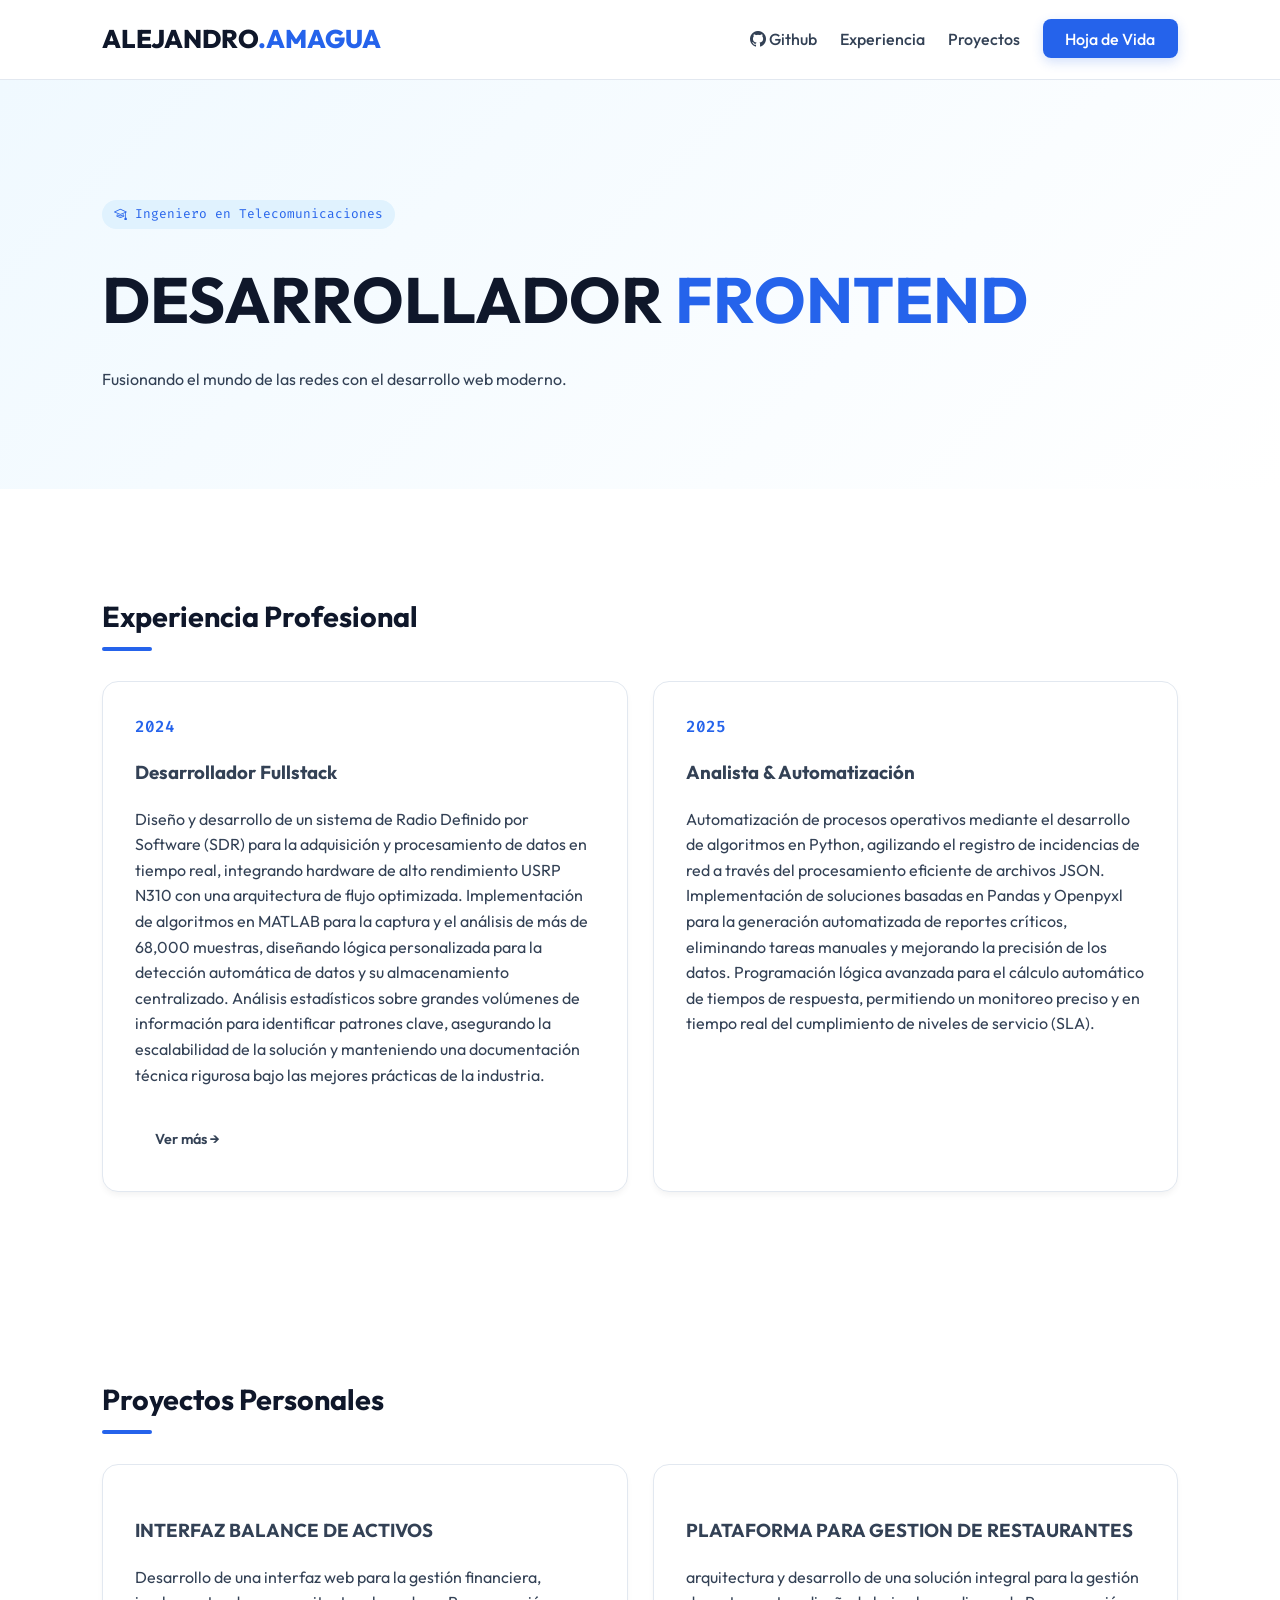
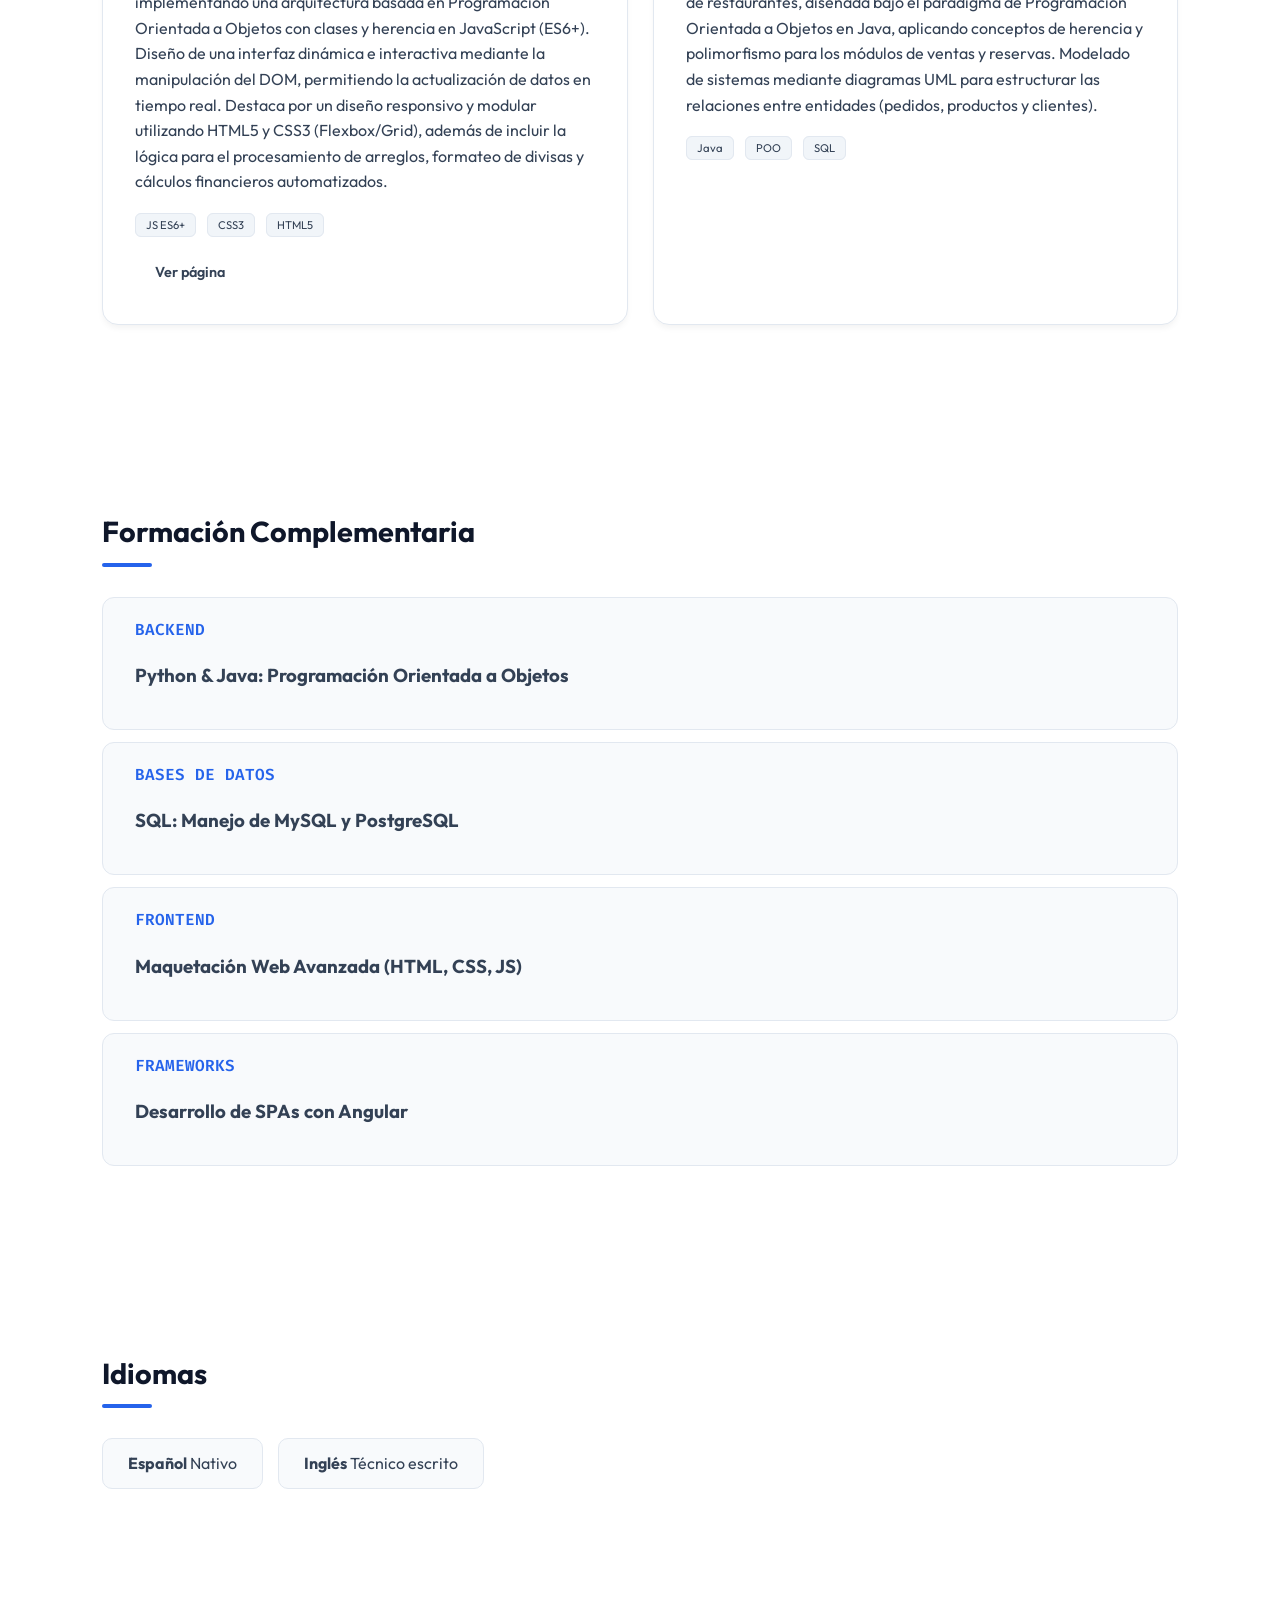
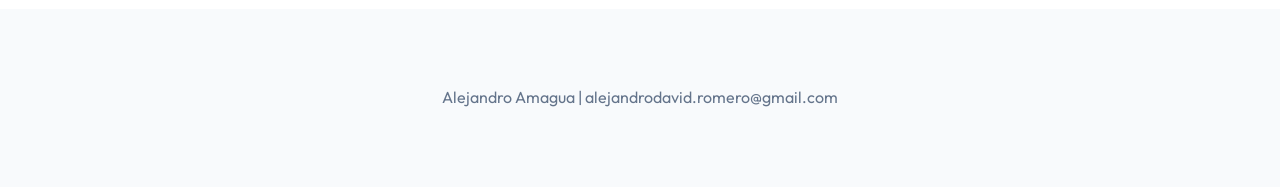
==== index.html @ 7b4d5d33 "Initial commit" ====
<!DOCTYPE html>
<html lang="es">
<head>
    <meta charset="UTF-8">
    <meta name="viewport" content="width=device-width, initial-scale=1.0">
    <title>Alejandro Amagua | Portfolio</title>
    <link rel="stylesheet" href="estilos.css">
    <link href="https://fonts.googleapis.com/css2?family=Outfit:wght@300;600;800&family=Fira+Code:wght@400;500&display=swap" rel="stylesheet">
    <link rel="stylesheet" href="https://cdn.jsdelivr.net/npm/bootstrap-icons@1.13.1/font/bootstrap-icons.min.css">
</head>
<body>

    <nav class="glass-nav">
        <div class="logo">ALEJANDRO<span>.AMAGUA</span></div>
        <div class="nav-links">
            <a href="https://github.com/AlejoMasterchief"><i class="bi bi-github"></i> Github</a>
            <a href="#experiencia">Experiencia</a>
            <a href="#proyectos">Proyectos</a>
            <a href="CV_ALEJANDRO.pdf" target="_blank" class="btn-main">Hoja de Vida</a>
        </div>
    </nav>

    <header class="hero">
        <div class="hero-content">
            <div class="status-pill"><i class="bi bi-mortarboard"></i> Ingeniero en Telecomunicaciones</div>
            <h1>DESARROLLADOR <span>FRONTEND</span></h1>
            <p>Fusionando el mundo de las redes con el desarrollo web moderno.</p>
        </div>
    </header>

    <section id="experiencia" class="container">
        <h2 class="sub-title">Experiencia Profesional</h2>
        <div class="card-grid">
            <div class="item-card">
                <div class="card-header">
                    <span class="tag">2024</span>
                    <h3>Desarrollador Fullstack</h3>
                </div>
                <p>Diseño y desarrollo de un sistema de Radio Definido por Software (SDR) 
                    para la adquisición y procesamiento de datos en tiempo real, integrando 
                    hardware de alto rendimiento USRP N310 con una arquitectura de flujo optimizada. 
                    Implementación de algoritmos en MATLAB para la captura y el análisis de más de 68,000 muestras, 
                    diseñando lógica personalizada para la detección automática de datos y su almacenamiento centralizado. 
                    Análisis estadísticos sobre grandes volúmenes de información para identificar 
                    patrones clave, asegurando la escalabilidad de la solución y manteniendo una documentación 
                    técnica rigurosa bajo las mejores prácticas de la industria.</p>
                <a href="exp-espoch.html" class="btn-secondary">Ver más →</a>
            </div>
            <div class="item-card">
                <div class="card-header">
                    <span class="tag">2025</span>
                    <h3>Analista & Automatización</h3>
                </div>
                <p>Automatización de procesos operativos mediante el desarrollo de algoritmos en Python, 
                    agilizando el registro de incidencias de red a través del procesamiento 
                    eficiente de archivos JSON. Implementación de soluciones basadas en Pandas y Openpyxl para la generación 
                    automatizada de reportes críticos, eliminando tareas manuales y mejorando la precisión de los datos. 
                    Programación lógica avanzada para el cálculo automático de tiempos de respuesta, permitiendo un 
                    monitoreo preciso y en tiempo real del cumplimiento de niveles de servicio (SLA).</p>
            </div>
        </div>
    </section>

    <section id="proyectos" class="container">
        <h2 class="sub-title">Proyectos Personales</h2>
        <div class="card-grid">
            <div class="item-card project">
                <h3>INTERFAZ BALANCE DE ACTIVOS</h3>
                <p>Desarrollo de una interfaz web para la gestión financiera, implementando una arquitectura basada 
                    en Programación Orientada a Objetos con clases y herencia en JavaScript (ES6+). Diseño de una interfaz 
                    dinámica e interactiva mediante la manipulación del DOM, permitiendo la actualización 
                    de datos en tiempo real. Destaca por un diseño responsivo y modular 
                    utilizando HTML5 y CSS3 (Flexbox/Grid), además de incluir la lógica para el procesamiento de 
                    arreglos, formateo de divisas y cálculos financieros automatizados.</p>
                <div class="tech-stack"><span>JS ES6+</span> <span>CSS3</span> <span>HTML5</span></div>
                <a href="balance.html" class="btn-secondary">Ver página</a>
            </div>
            <div class="item-card project">
                <h3>PLATAFORMA PARA GESTION DE RESTAURANTES</h3>
                <p>arquitectura y desarrollo de una solución integral para la gestión de restaurantes, diseñada bajo el paradigma 
                    de Programación Orientada a Objetos en Java, aplicando conceptos de herencia y polimorfismo 
                    para los módulos de ventas y reservas. Modelado de sistemas mediante diagramas UML 
                    para estructurar las relaciones entre entidades (pedidos, productos y clientes).</p>
                <div class="tech-stack"><span>Java</span> <span>POO</span> <span>SQL</span></div>
            </div>
        </div>
    </section>

    <section id="cursos" class="container">
        <h2 class="sub-title">Formación Complementaria</h2>
        <div class="course-list">
            <div class="course-horizontal">
                <div class="course-info">
                    <span class="tag">BACKEND</span>
                    <h3>Python & Java: Programación Orientada a Objetos</h3>
                </div>
            </div>
            <div class="course-horizontal">
                <div class="course-info">
                    <span class="tag">BASES DE DATOS</span>
                    <h3>SQL: Manejo de MySQL y PostgreSQL</h3>
                </div>
            </div>
            <div class="course-horizontal">
                <div class="course-info">
                    <span class="tag">FRONTEND</span>
                    <h3>Maquetación Web Avanzada (HTML, CSS, JS)</h3>
                </div>
            </div>
            <div class="course-horizontal">
                <div class="course-info">
                    <span class="tag">FRAMEWORKS</span>
                    <h3>Desarrollo de SPAs con Angular</h3>
                </div>
            </div>
        </div>
    </section>

    <section id="idiomas" class="container">
        <h2 class="sub-title">Idiomas</h2>
        <div class="lang-grid">
            <div class="lang-card">
                <strong>Español</strong>
                <span>Nativo</span>
            </div>
            <div class="lang-card">
                <strong>Inglés</strong>
                <span>Técnico escrito</span>
            </div>
        </div>
    </section>

    <footer>
        <p>Alejandro Amagua | alejandrodavid.romero@gmail.com</p>
    </footer>

</body>
</html>
---- estilos.css ----
:root {
    --bg: #ffffff;
    --bg-alt: #f8fafc;
    --accent: #2563eb; /* Azul Eléctrico */
    --cyan: #0ea5e9;
    --card-bg: #ffffff;
    --text: #334155;
    --text-bright: #0f172a;
    --border: #e2e8f0;
}

body {
    background-color: var(--bg);
    color: var(--text);
    font-family: 'Outfit', sans-serif;
    margin: 0;
    line-height: 1.6;
    scroll-behavior: smooth;
}

/* Navegación */
.glass-nav {
    display: flex;
    justify-content: space-between;
    align-items: center;
    padding: 1.2rem 8%;
    backdrop-filter: blur(15px);
    background: rgba(255, 255, 255, 0.85);
    border-bottom: 1px solid var(--border);
    position: sticky;
    top: 0;
    z-index: 1000;
}

.logo { font-weight: 800; font-size: 1.6rem; color: var(--text-bright); }
.logo span { color: var(--accent); }

.nav-links a {
    text-decoration: none;
    color: var(--text);
    margin-left: 20px;
    font-weight: 500;
    transition: 0.3s;
}

.nav-links a:hover { color: var(--accent); }

.btn-main {
    background: var(--accent);
    color: #fff !important;
    padding: 0.6rem 1.4rem;
    border-radius: 8px;
    font-weight: 600;
    box-shadow: 0 4px 12px rgba(37, 99, 235, 0.2);
}

/* Hero */
.hero { 
    padding: 120px 8% 80px;
    background: linear-gradient(135deg, #f0f9ff 0%, #ffffff 100%);
}

.status-pill {
    display: inline-block;
    padding: 4px 12px;
    background: #e0f2fe;
    border-radius: 20px;
    font-family: 'Fira Code', monospace;
    font-size: 0.8rem;
    color: var(--accent);
    margin-bottom: 20px;
}

h1 { font-size: 4rem; margin: 0; color: var(--text-bright); }
h1 span { color: var(--accent); }

/* Contenedores y Tarjetas */
.container { padding: 80px 8%; }
.sub-title { font-size: 1.8rem; color: var(--text-bright); margin-bottom: 30px; position: relative; }
.sub-title::after { content: ''; display: block; width: 50px; height: 4px; background: var(--accent); margin-top: 8px; border-radius: 2px; }

.card-grid { 
    display: grid; 
    grid-template-columns: repeat(auto-fit, minmax(300px, 1fr)); 
    gap: 25px; 
}

.item-card {
    background: var(--card-bg);
    padding: 2rem;
    border-radius: 16px;
    border: 1px solid var(--border);
    transition: all 0.3s ease;
    box-shadow: 0 4px 6px -1px rgba(0, 0, 0, 0.05);
}

.item-card:hover { transform: translateY(-5px); border-color: var(--accent); box-shadow: 0 20px 25px -5px rgba(0, 0, 0, 0.1); }

.tag { font-family: 'Fira Code'; color: var(--accent); font-weight: 600; }

/* Cursos e Idiomas */
.course-list { display: flex; flex-direction: column; gap: 12px; }
.course-horizontal {
    background: var(--bg-alt);
    padding: 1.2rem 2rem;
    border-radius: 12px;
    display: flex;
    align-items: center;
    border: 1px solid var(--border);
}

.lang-grid { display: flex; gap: 15px; }
.lang-card {
    background: var(--bg-alt);
    padding: 12px 25px;
    border-radius: 10px;
    border: 1px solid var(--border);
}

.tech-stack span {
    font-size: 0.7rem;
    background: #f1f5f9;
    padding: 4px 10px;
    border-radius: 6px;
    margin-right: 8px;
    color: var(--text);
    border: 1px solid var(--border);
}

footer { text-align: center; padding: 60px; background: var(--bg-alt); color: #64748b; margin-top: 40px; }

.card-link, .btn-secondary {
    text-decoration: none;
    display: inline-block;
    margin-top: 1rem;
    transition: all 0.3s ease;
}

.btn-secondary {
    background-color: var(--bg-subtle);
    color: var(--accent-blue);
    padding: 8px 20px;
    border-radius: 8px;
    border: 1px solid var(--border-color);
    font-weight: 600;
    font-size: 0.9rem;
}

.btn-secondary:hover {
    background-color: var(--accent-blue);
    color: #181634;
    border-color: var(--accent-blue);
    transform: translateY(-2px); 
    box-shadow: 0 4px 12px rgba(37, 99, 235, 0.15);
}
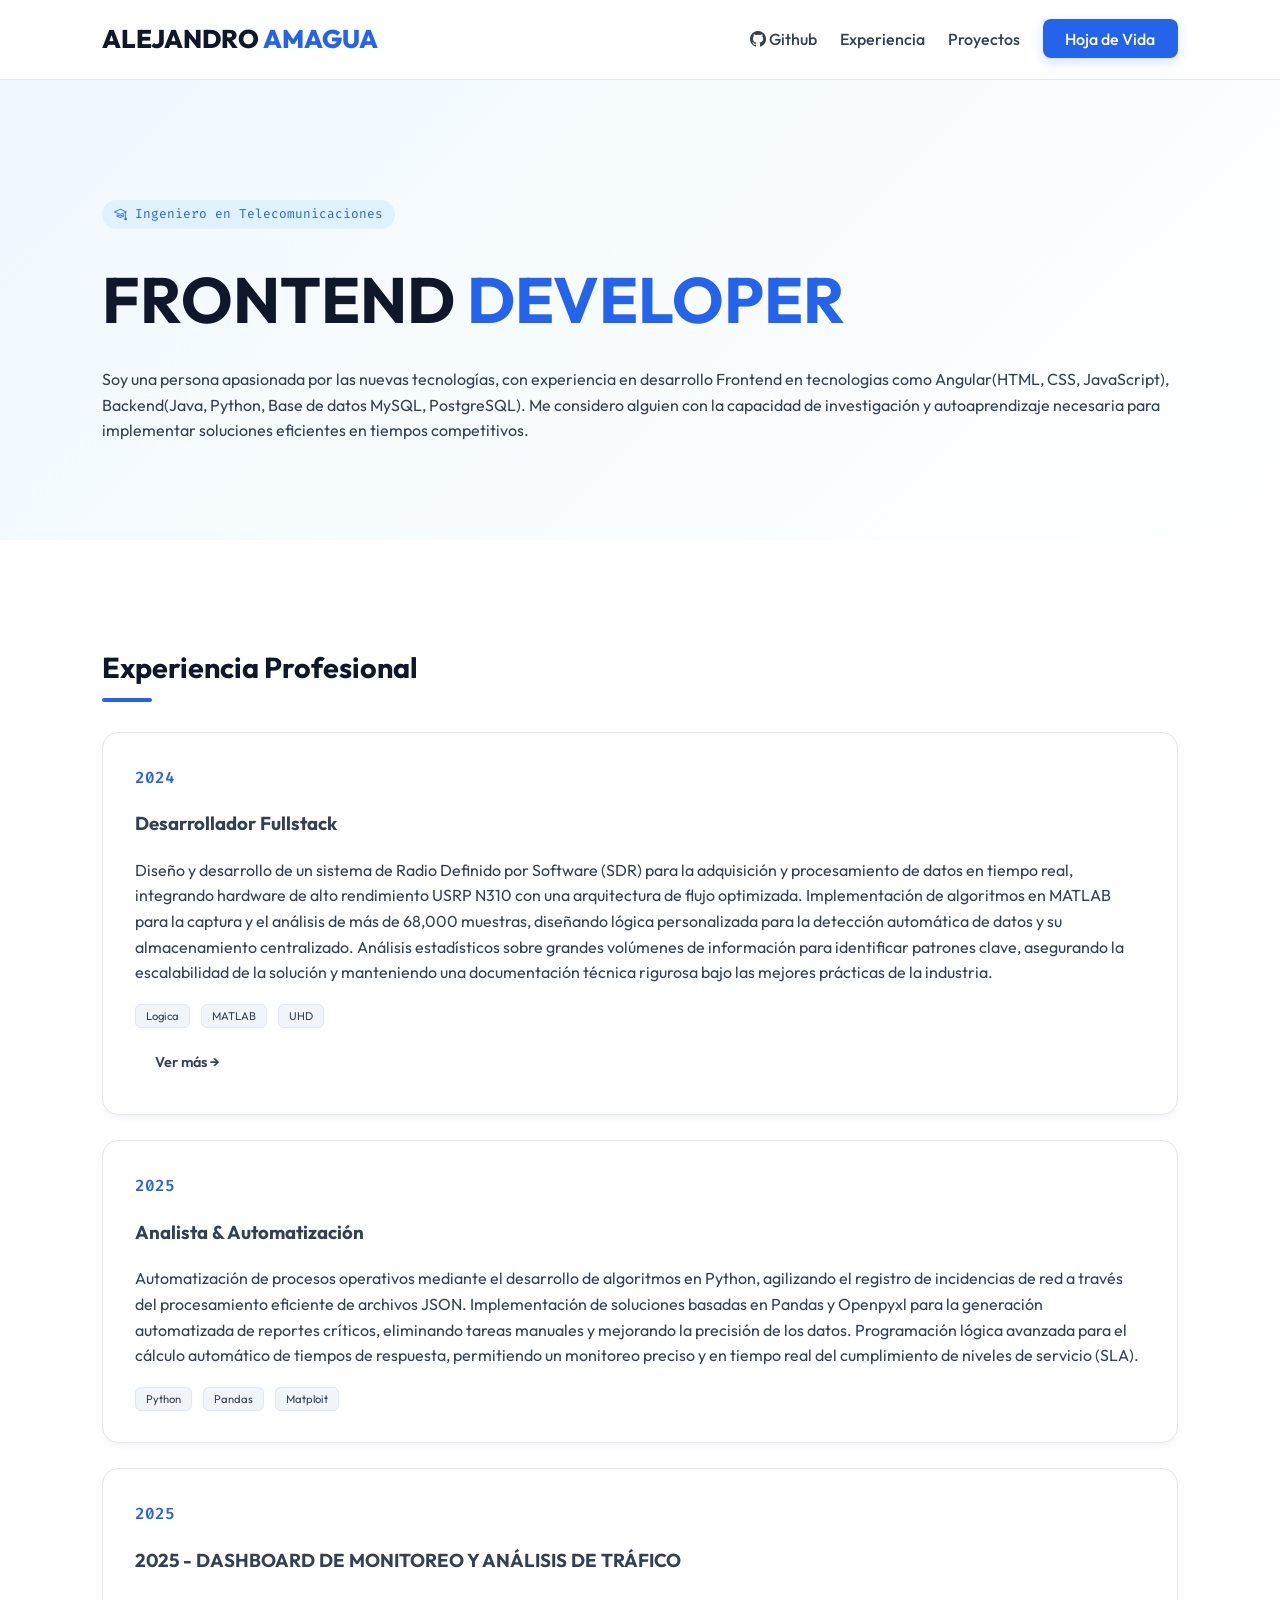
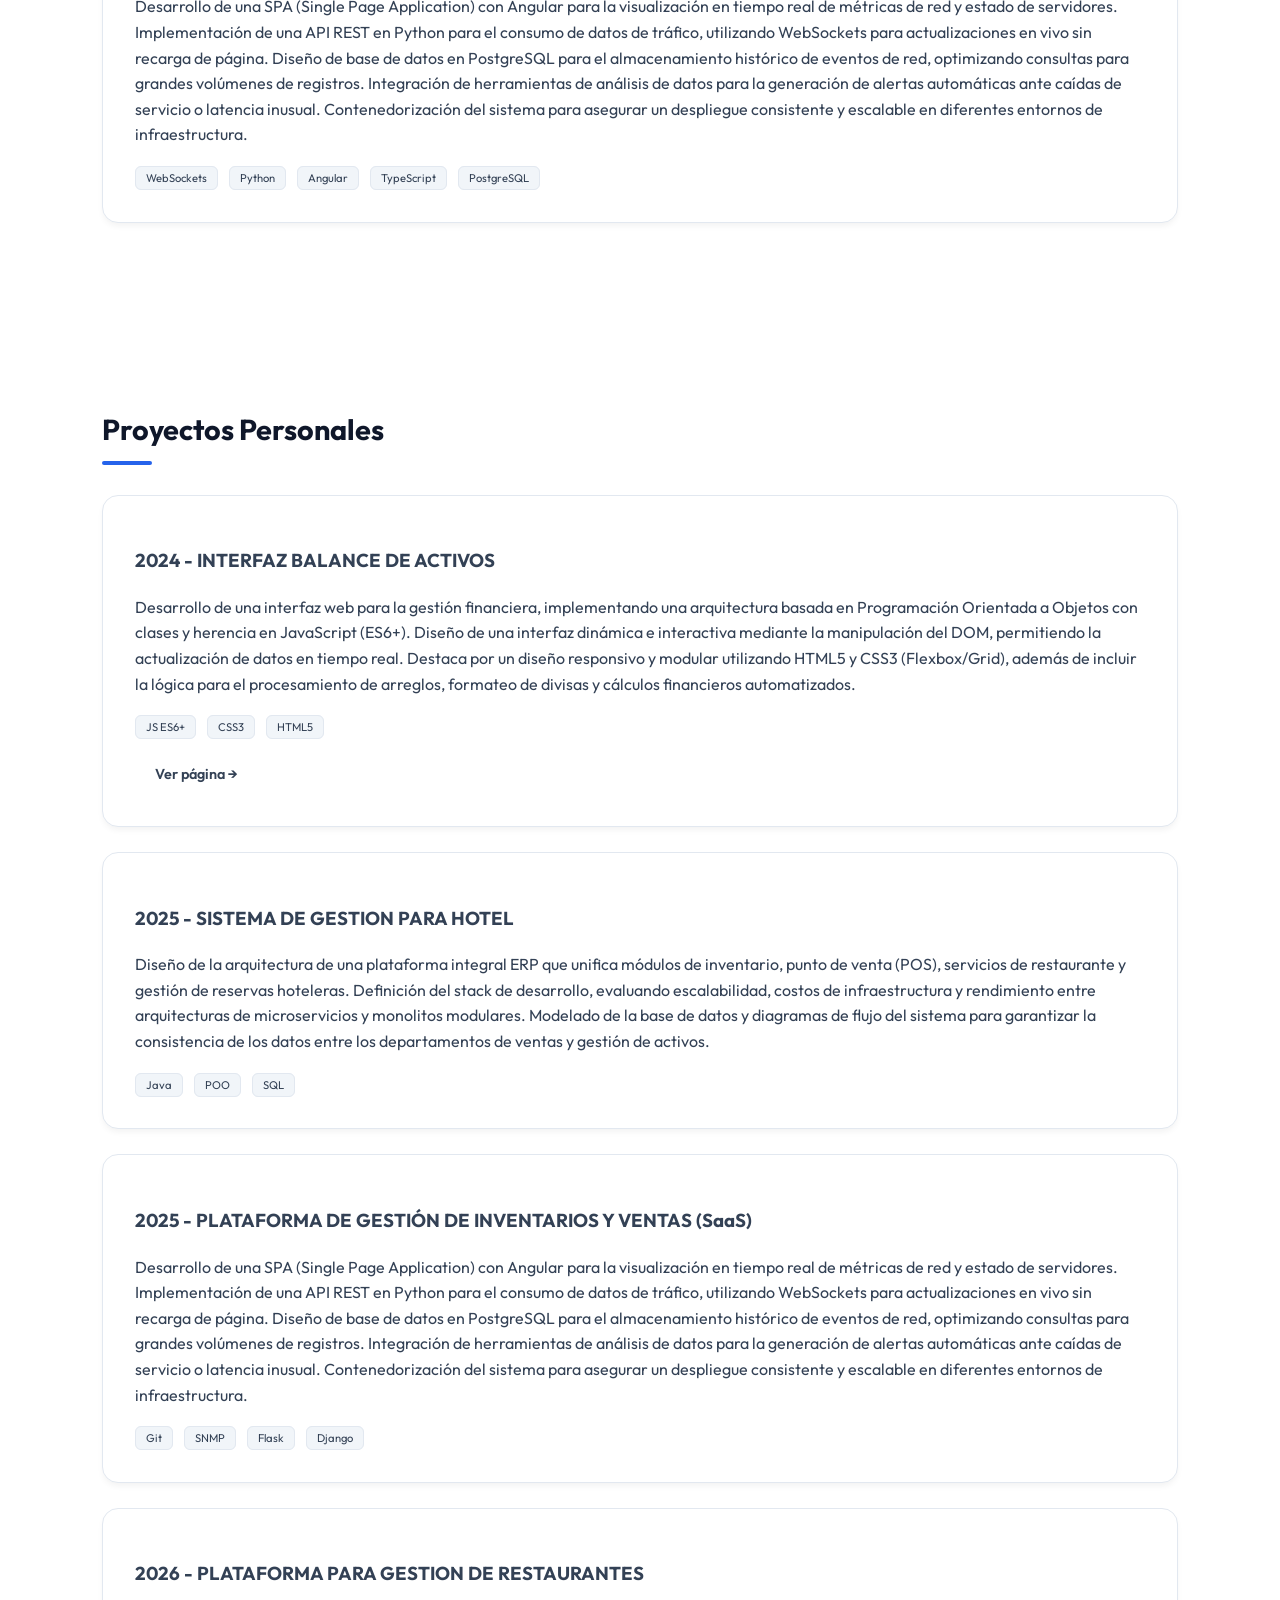
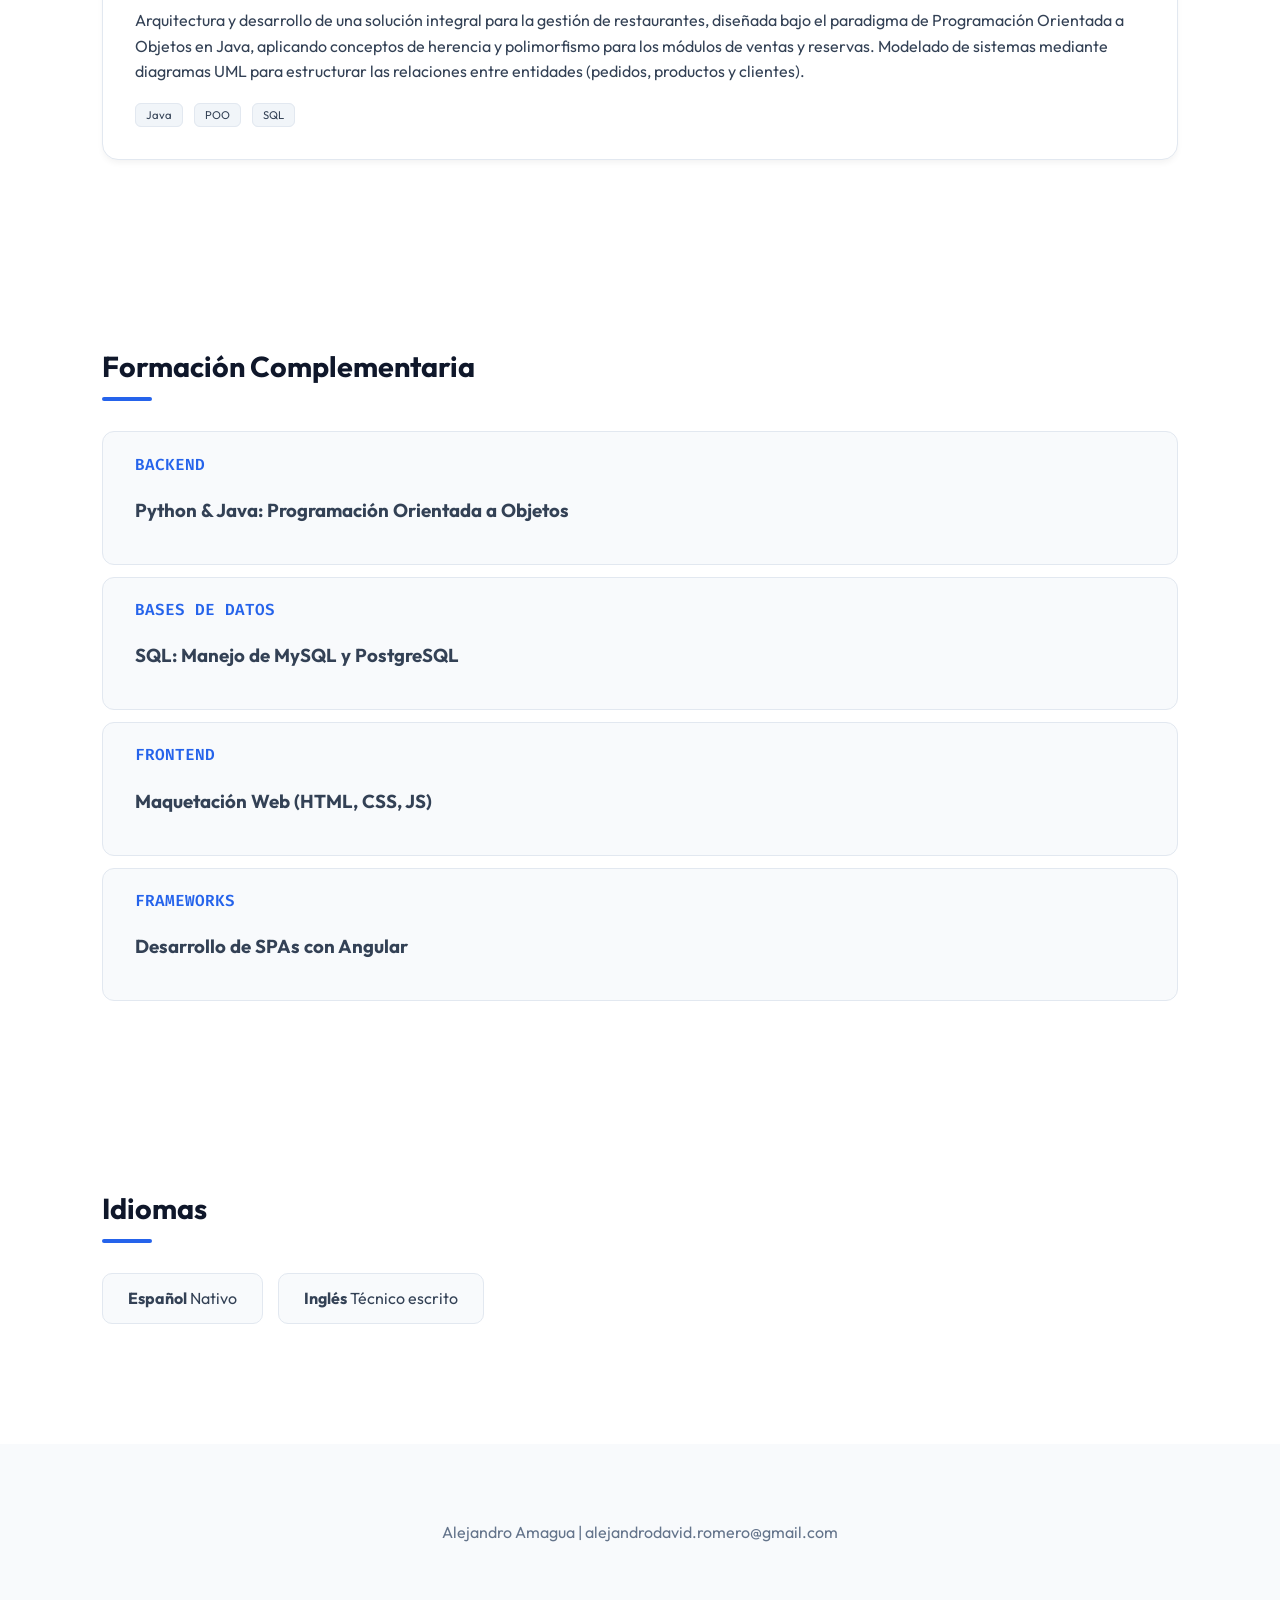
==== commit 2cb57f87: "Add files via upload" ====
--- a/index.html
+++ b/index.html
@@ -11,7 +11,7 @@
 <body>
 
     <nav class="glass-nav">
-        <div class="logo">ALEJANDRO<span>.AMAGUA</span></div>
+        <div class="logo">ALEJANDRO<span> AMAGUA</span></div>
         <div class="nav-links">
             <a href="https://github.com/AlejoMasterchief"><i class="bi bi-github"></i> Github</a>
             <a href="#experiencia">Experiencia</a>
@@ -23,8 +23,11 @@
     <header class="hero">
         <div class="hero-content">
             <div class="status-pill"><i class="bi bi-mortarboard"></i> Ingeniero en Telecomunicaciones</div>
-            <h1>DESARROLLADOR <span>FRONTEND</span></h1>
-            <p>Fusionando el mundo de las redes con el desarrollo web moderno.</p>
+            <h1>FRONTEND <span> DEVELOPER</span></h1>
+            <p>Soy una persona apasionada por las nuevas tecnologías, con experiencia en desarrollo Frontend 
+                en tecnologias como Angular(HTML, CSS, JavaScript), Backend(Java, Python, Base de datos MySQL, 
+                PostgreSQL). Me considero alguien con la capacidad de investigación y autoaprendizaje necesaria 
+                para implementar soluciones eficientes en tiempos competitivos.</p>
         </div>
     </header>
 
@@ -44,6 +47,7 @@
                     Análisis estadísticos sobre grandes volúmenes de información para identificar 
                     patrones clave, asegurando la escalabilidad de la solución y manteniendo una documentación 
                     técnica rigurosa bajo las mejores prácticas de la industria.</p>
+                <div class="tech-stack"><span>Logica</span> <span>MATLAB</span> <span>UHD</span></div>
                 <a href="exp-espoch.html" class="btn-secondary">Ver más →</a>
             </div>
             <div class="item-card">
@@ -57,7 +61,20 @@
                     automatizada de reportes críticos, eliminando tareas manuales y mejorando la precisión de los datos. 
                     Programación lógica avanzada para el cálculo automático de tiempos de respuesta, permitiendo un 
                     monitoreo preciso y en tiempo real del cumplimiento de niveles de servicio (SLA).</p>
-            </div>
+                    <div class="tech-stack"><span>Python</span> <span>Pandas</span> <span>Matploit</span></div>
+                </div>
+            <div class="item-card">
+                <div class="card-header">
+                    <span class="tag">2025</span>
+                    <h3>2025 - DASHBOARD DE MONITOREO Y ANÁLISIS DE TRÁFICO</h3>
+                </div>
+                <p>Desarrollo de una SPA (Single Page Application) con Angular para la visualización en tiempo real de métricas de red y estado de servidores.
+                    Implementación de una API REST en Python para el consumo de datos de tráfico, utilizando WebSockets para actualizaciones en vivo sin recarga de página.
+                    Diseño de base de datos en PostgreSQL para el almacenamiento histórico de eventos de red, optimizando consultas para grandes volúmenes de registros.
+                    Integración de herramientas de análisis de datos para la generación de alertas automáticas ante caídas de servicio o latencia inusual.
+                    Contenedorización del sistema para asegurar un despliegue consistente y escalable en diferentes entornos de infraestructura.</p>
+                    <div class="tech-stack"><span>WebSockets</span> <span>Python</span> <span>Angular</span> <span>TypeScript</span> <span>PostgreSQL</span></div>
+                </div>
         </div>
     </section>
 
@@ -65,7 +82,7 @@
         <h2 class="sub-title">Proyectos Personales</h2>
         <div class="card-grid">
             <div class="item-card project">
-                <h3>INTERFAZ BALANCE DE ACTIVOS</h3>
+                <h3>2024 - INTERFAZ BALANCE DE ACTIVOS</h3>
                 <p>Desarrollo de una interfaz web para la gestión financiera, implementando una arquitectura basada 
                     en Programación Orientada a Objetos con clases y herencia en JavaScript (ES6+). Diseño de una interfaz 
                     dinámica e interactiva mediante la manipulación del DOM, permitiendo la actualización 
@@ -73,11 +90,27 @@
                     utilizando HTML5 y CSS3 (Flexbox/Grid), además de incluir la lógica para el procesamiento de 
                     arreglos, formateo de divisas y cálculos financieros automatizados.</p>
                 <div class="tech-stack"><span>JS ES6+</span> <span>CSS3</span> <span>HTML5</span></div>
-                <a href="balance.html" class="btn-secondary">Ver página</a>
+                <a href="balance.html" class="btn-secondary">Ver página →</a>
             </div>
             <div class="item-card project">
-                <h3>PLATAFORMA PARA GESTION DE RESTAURANTES</h3>
-                <p>arquitectura y desarrollo de una solución integral para la gestión de restaurantes, diseñada bajo el paradigma 
+                <h3>2025 - SISTEMA DE GESTION PARA HOTEL</h3>
+                <p>Diseño de la arquitectura de una plataforma integral ERP que unifica módulos de inventario, punto de venta (POS), servicios de restaurante y gestión de reservas hoteleras.
+                    Definición del stack de desarrollo, evaluando escalabilidad, costos de infraestructura y rendimiento entre arquitecturas de microservicios y monolitos modulares.
+                    Modelado de la base de datos y diagramas de flujo del sistema para garantizar la consistencia de los datos entre los departamentos de ventas y gestión de activos.</p>
+                <div class="tech-stack"><span>Java</span> <span>POO</span> <span>SQL</span></div>
+            </div>
+            <div class="item-card project">
+                <h3>2025 - PLATAFORMA DE GESTIÓN DE INVENTARIOS Y VENTAS (SaaS)</h3>
+                <p>Desarrollo de una SPA (Single Page Application) con Angular para la visualización en tiempo real de métricas de red y estado de servidores.
+                    Implementación de una API REST en Python para el consumo de datos de tráfico, utilizando WebSockets para actualizaciones en vivo sin recarga de página.
+                    Diseño de base de datos en PostgreSQL para el almacenamiento histórico de eventos de red, optimizando consultas para grandes volúmenes de registros.
+                    Integración de herramientas de análisis de datos para la generación de alertas automáticas ante caídas de servicio o latencia inusual.
+                    Contenedorización del sistema para asegurar un despliegue consistente y escalable en diferentes entornos de infraestructura.</p>
+                <div class="tech-stack"><span>Git</span> <span>SNMP</span> <span>Flask</span> <span>Django</span></div>
+            </div>
+            <div class="item-card project">
+                <h3>2026 - PLATAFORMA PARA GESTION DE RESTAURANTES</h3>
+                <p>Arquitectura y desarrollo de una solución integral para la gestión de restaurantes, diseñada bajo el paradigma 
                     de Programación Orientada a Objetos en Java, aplicando conceptos de herencia y polimorfismo 
                     para los módulos de ventas y reservas. Modelado de sistemas mediante diagramas UML 
                     para estructurar las relaciones entre entidades (pedidos, productos y clientes).</p>
@@ -104,7 +137,7 @@
             <div class="course-horizontal">
                 <div class="course-info">
                     <span class="tag">FRONTEND</span>
-                    <h3>Maquetación Web Avanzada (HTML, CSS, JS)</h3>
+                    <h3>Maquetación Web (HTML, CSS, JS)</h3>
                 </div>
             </div>
             <div class="course-horizontal">
--- a/estilos.css
+++ b/estilos.css
@@ -80,8 +80,8 @@
 .sub-title::after { content: ''; display: block; width: 50px; height: 4px; background: var(--accent); margin-top: 8px; border-radius: 2px; }
 
 .card-grid { 
-    display: grid; 
-    grid-template-columns: repeat(auto-fit, minmax(300px, 1fr)); 
+    display: flex;
+    flex-wrap: wrap;
     gap: 25px; 
 }
 
@@ -152,4 +152,44 @@
     border-color: var(--accent-blue);
     transform: translateY(-2px); 
     box-shadow: 0 4px 12px rgba(37, 99, 235, 0.15);
-}+}
+
+        .video-container {
+            max-width: 300px; /* Ancho máximo para mantener la estética vertical */
+            margin: 40px auto;
+            border-radius: 24px;
+            overflow: hidden;
+            box-shadow: 0 20px 50px rgba(0,0,0,0.15);
+            border: 8px solid var(--text-bright);
+            background: #000;
+            position: relative;
+            aspect-ratio: 9 / 16;
+        }
+
+        video {
+            width: 100%;
+            height: 100%;
+            object-fit: cover;
+            display: block;
+        }
+
+        .project-details {
+            max-width: 800px;
+            margin: 0 auto;
+            text-align: center;
+        }
+
+        .back-link {
+            display: inline-flex;
+            align-items: center;
+            gap: 10px;
+            color: var(--accent);
+            text-decoration: none;
+            font-weight: 600;
+            margin-bottom: 2rem;
+            transition: 0.3s;
+        }
+
+        .back-link:hover {
+            transform: translateX(-5px);
+        }
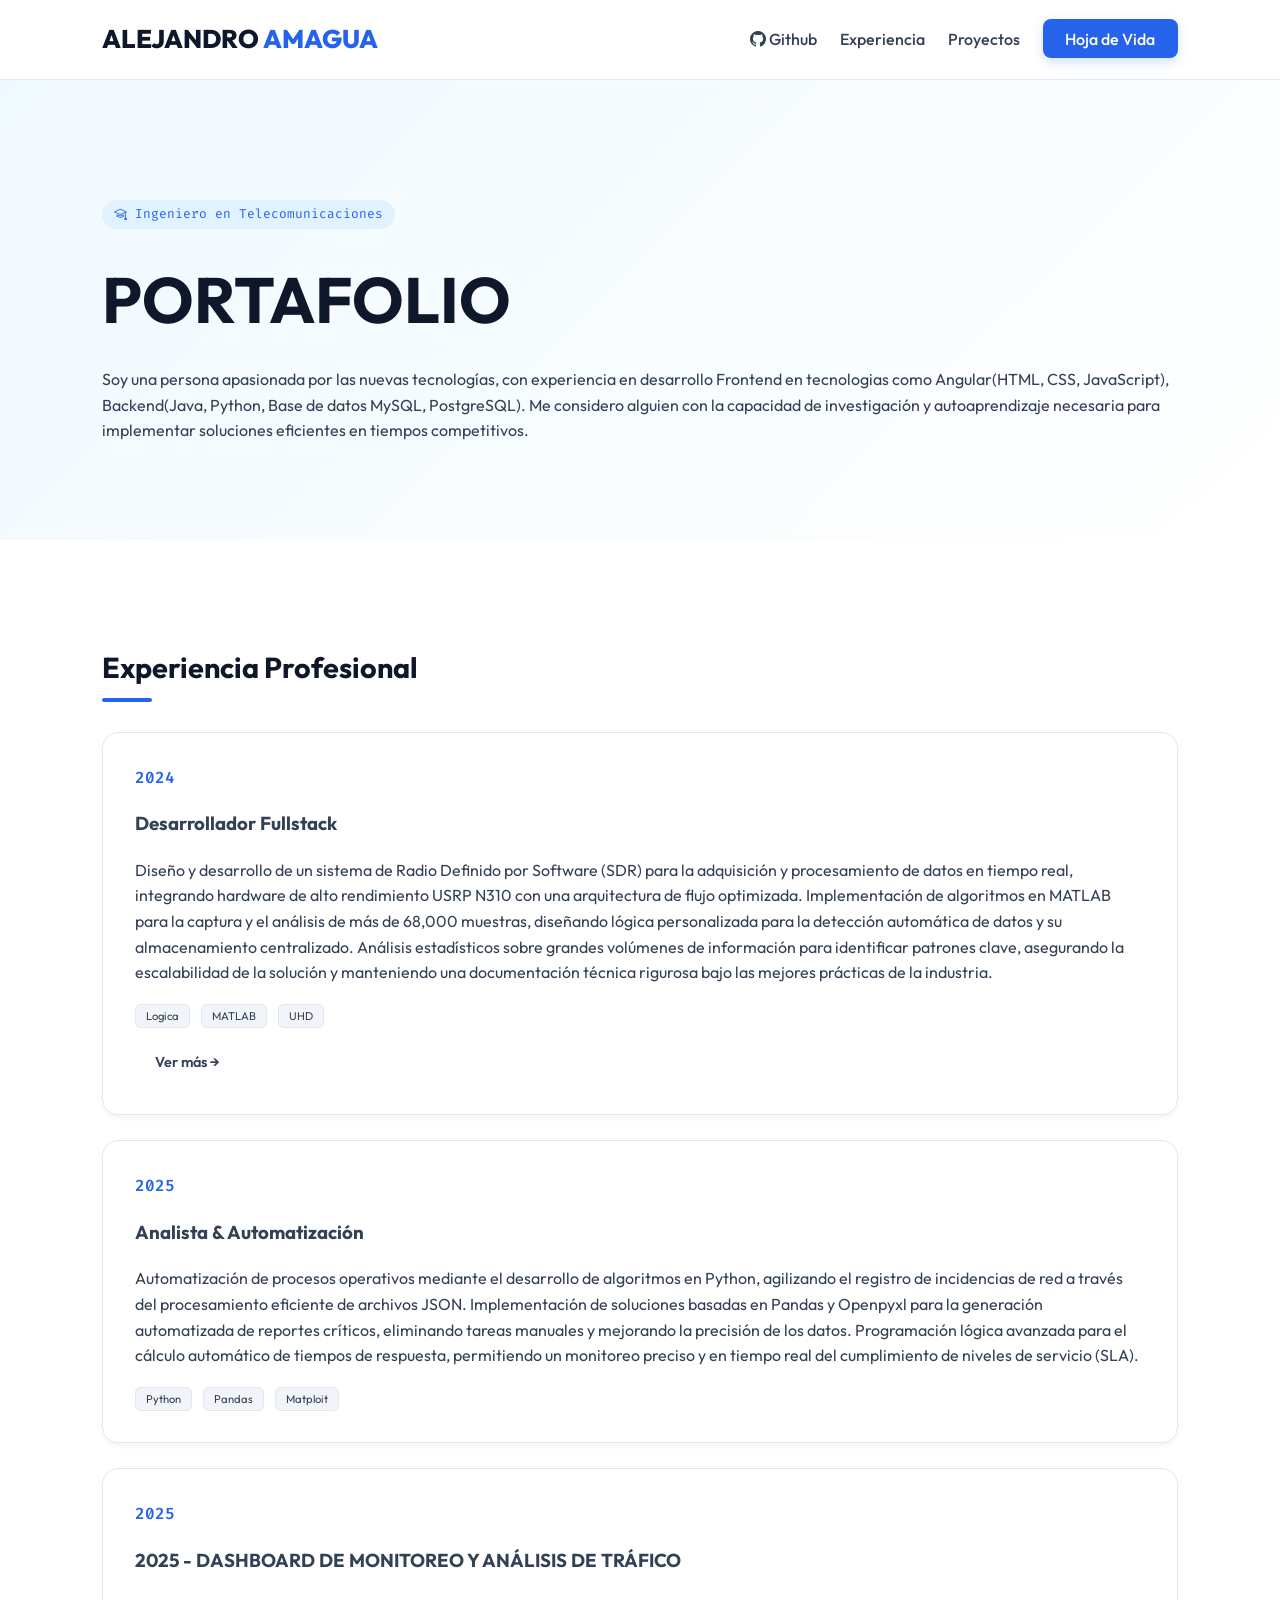
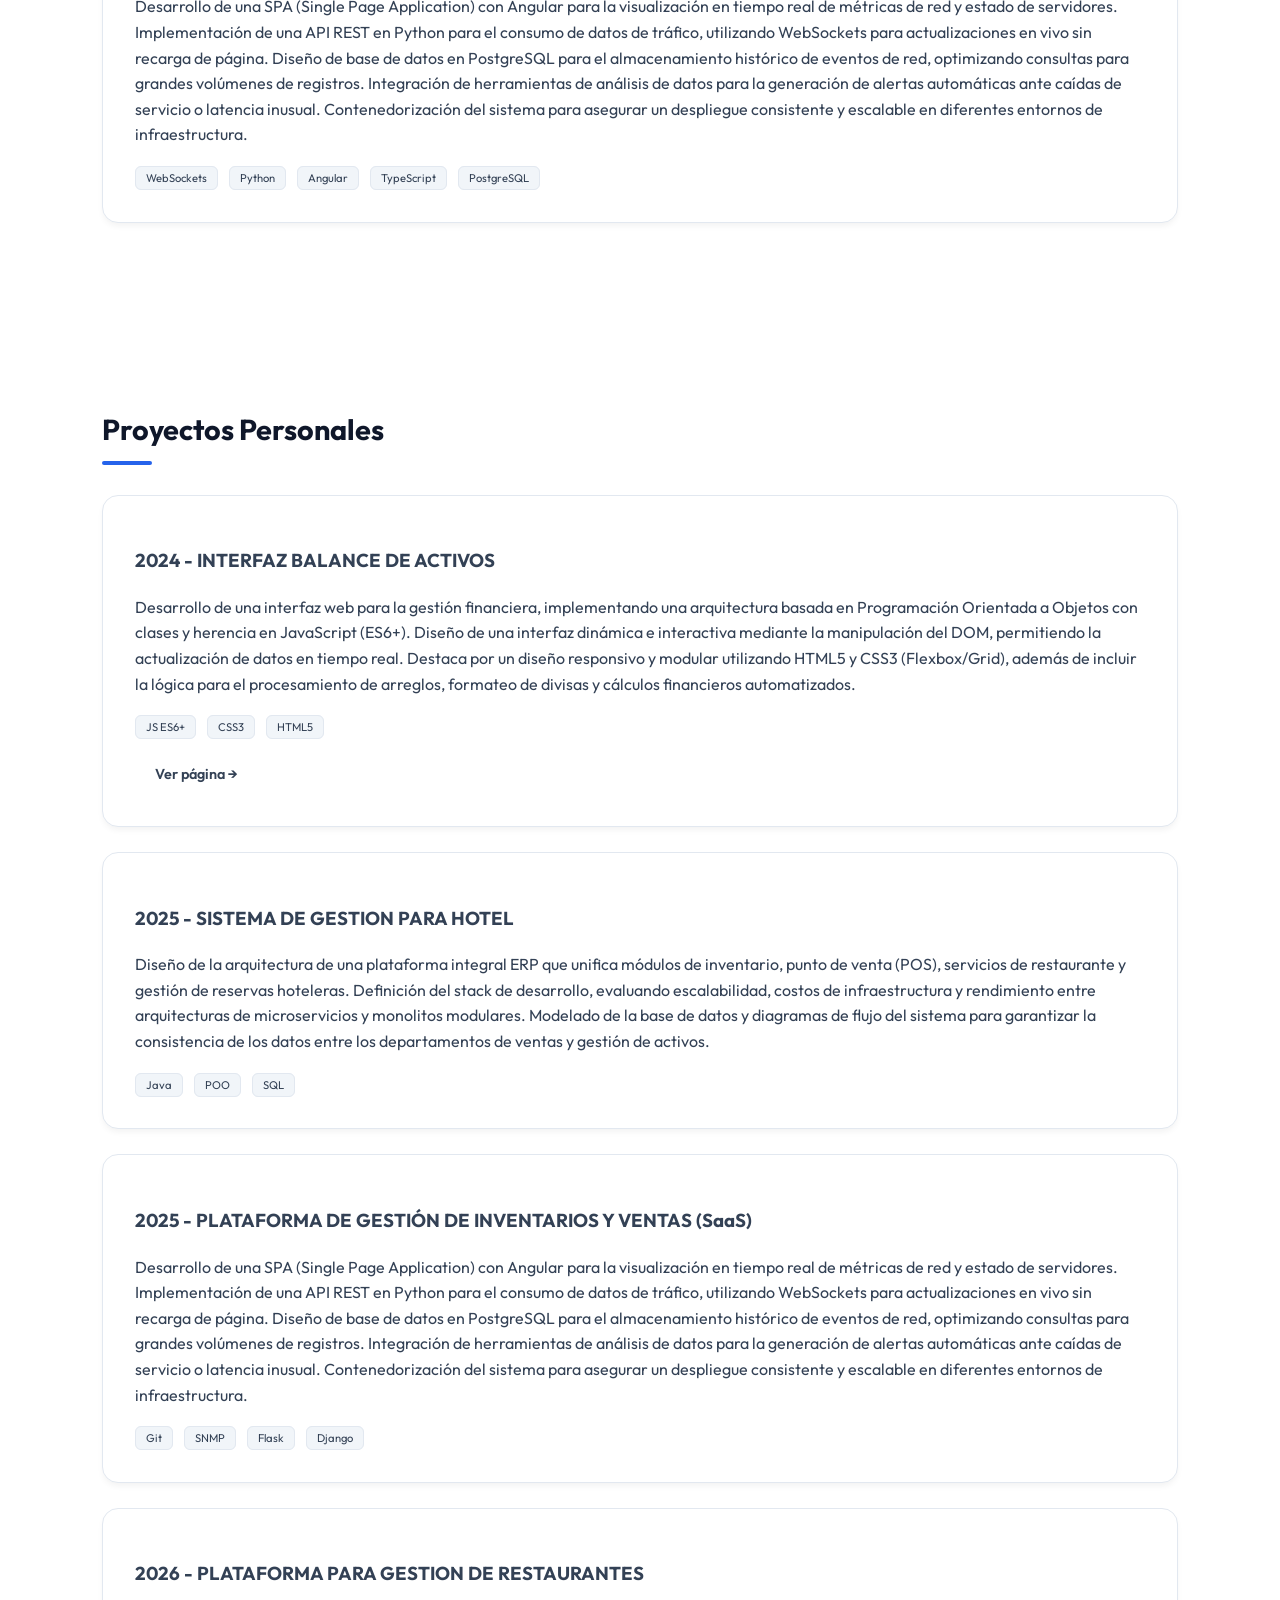
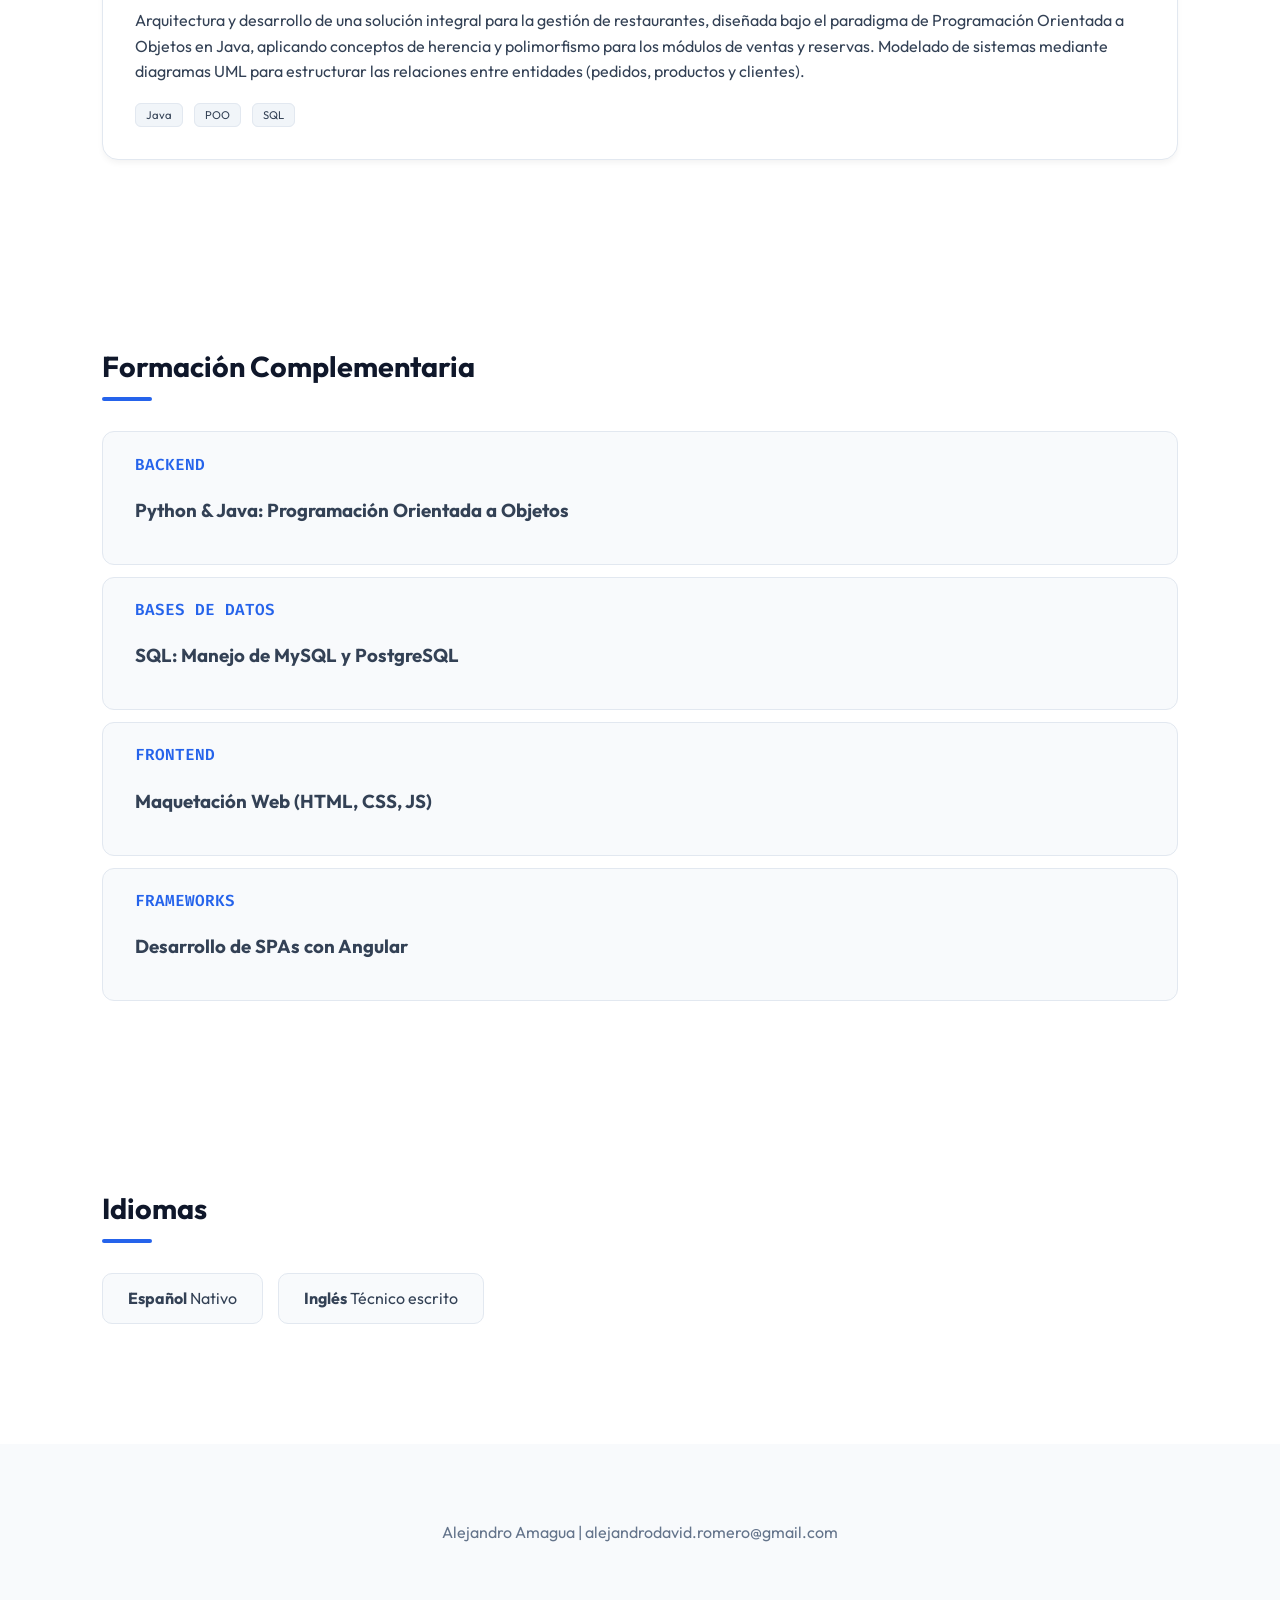
==== commit d98b584e: "Update index.html" ====
--- a/index.html
+++ b/index.html
@@ -23,7 +23,7 @@
     <header class="hero">
         <div class="hero-content">
             <div class="status-pill"><i class="bi bi-mortarboard"></i> Ingeniero en Telecomunicaciones</div>
-            <h1>FRONTEND <span> DEVELOPER</span></h1>
+            <h1>PORTAFOLIO</h1>
             <p>Soy una persona apasionada por las nuevas tecnologías, con experiencia en desarrollo Frontend 
                 en tecnologias como Angular(HTML, CSS, JavaScript), Backend(Java, Python, Base de datos MySQL, 
                 PostgreSQL). Me considero alguien con la capacidad de investigación y autoaprendizaje necesaria 
@@ -168,4 +168,4 @@
     </footer>
 
 </body>
-</html>+</html>
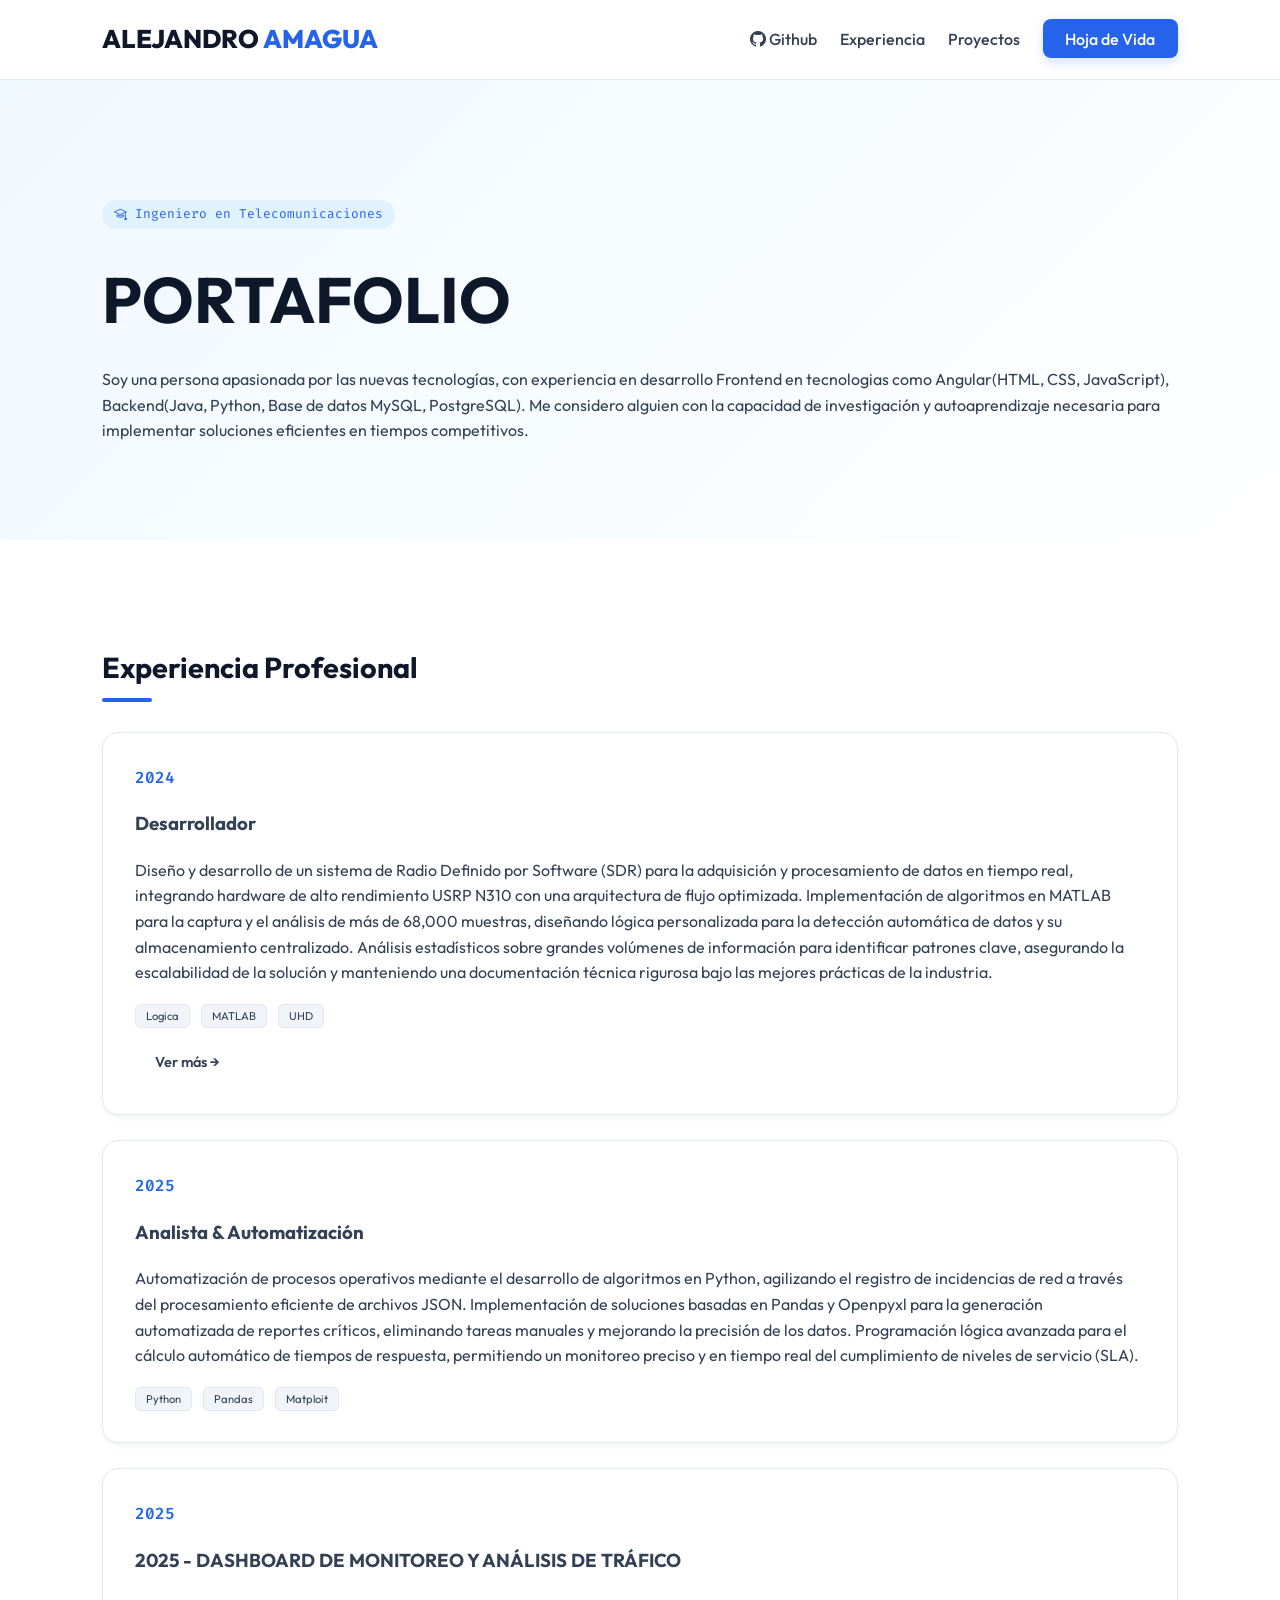
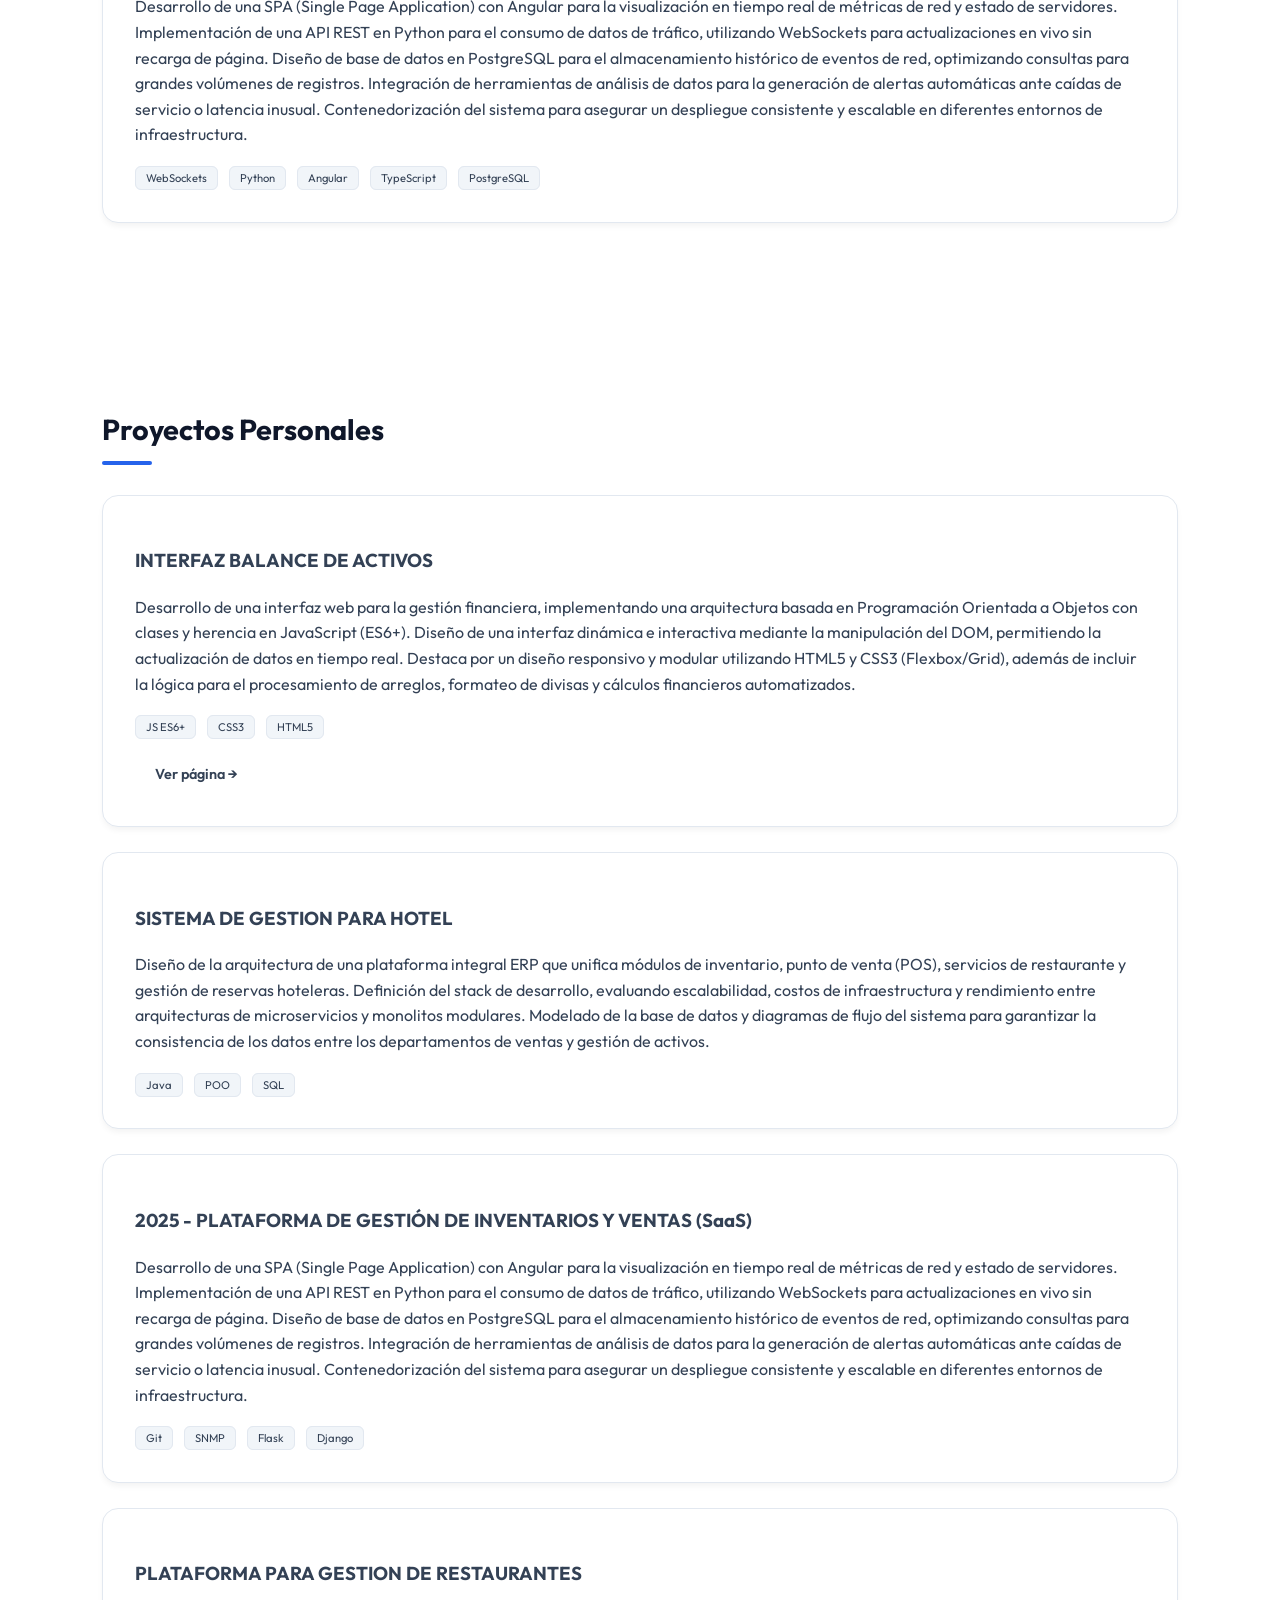
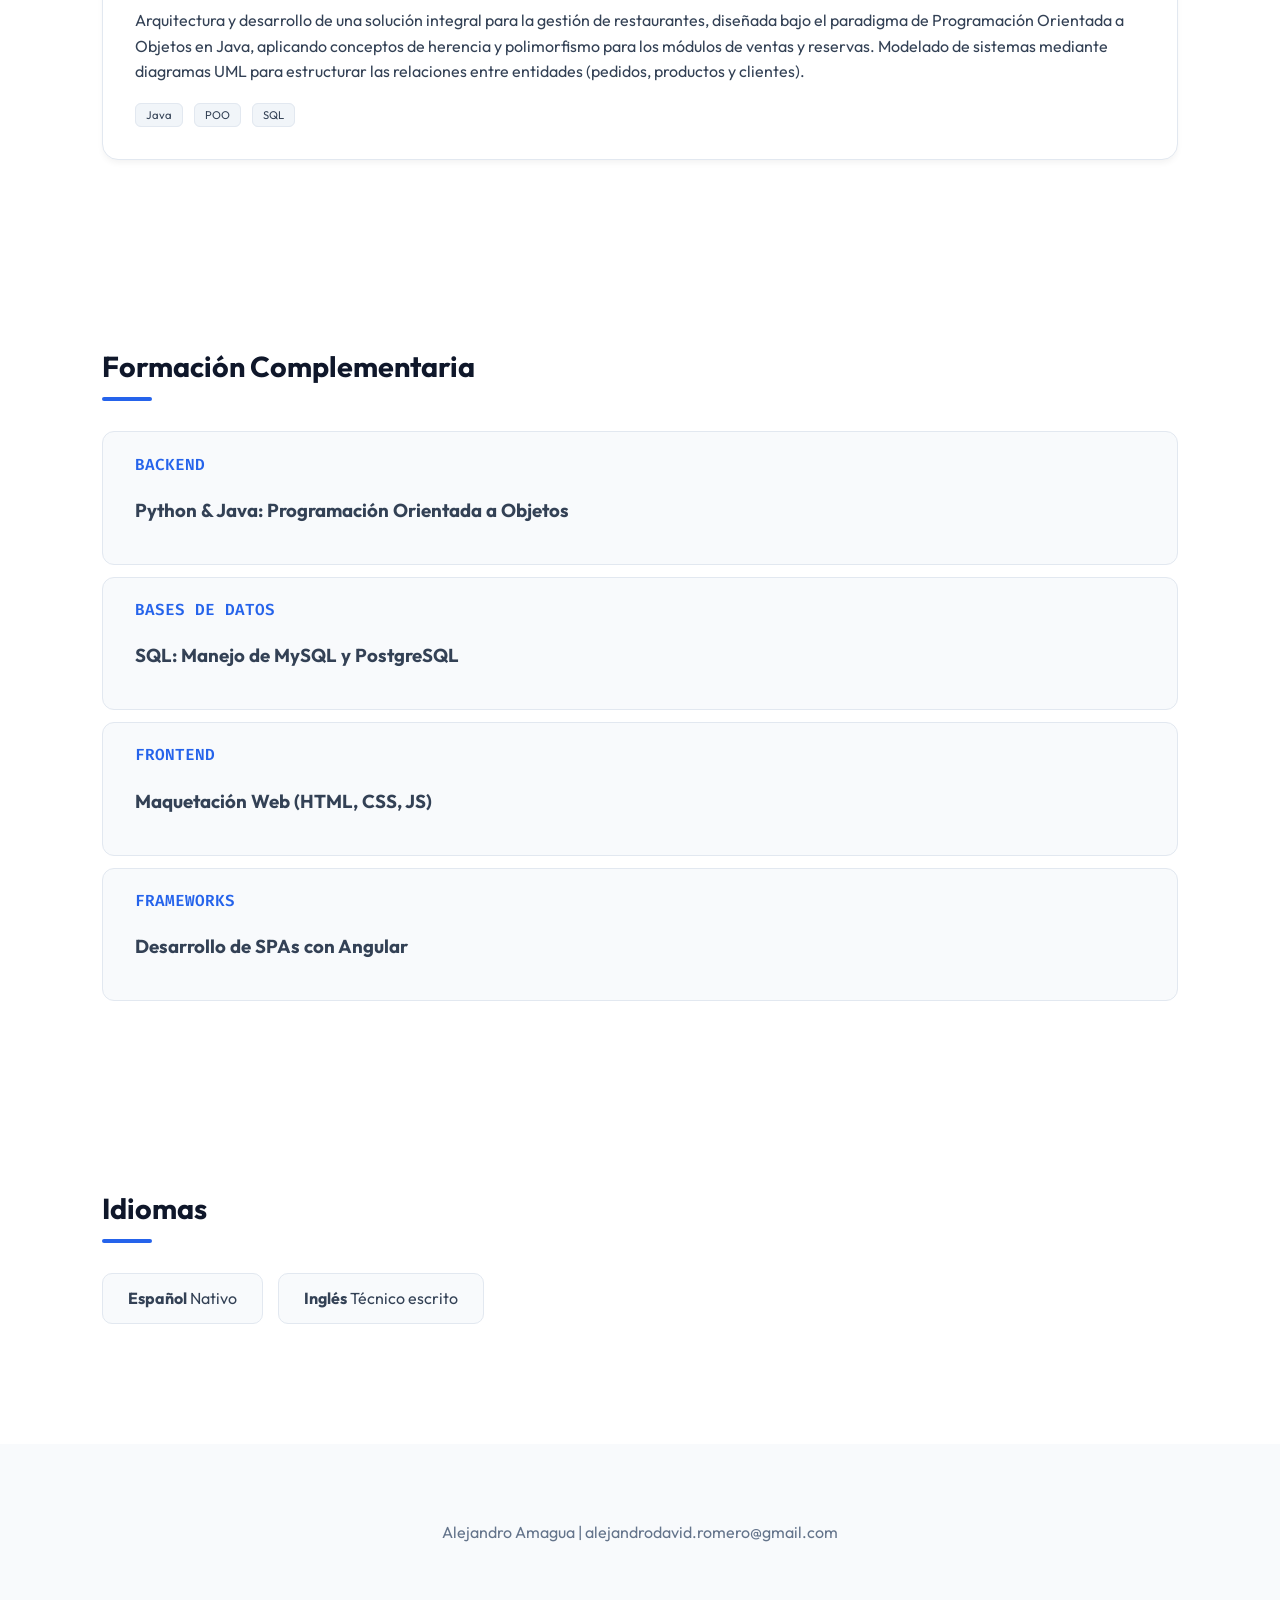
==== commit 04f5b7a5: "Update index.html" ====
--- a/index.html
+++ b/index.html
@@ -37,7 +37,7 @@
             <div class="item-card">
                 <div class="card-header">
                     <span class="tag">2024</span>
-                    <h3>Desarrollador Fullstack</h3>
+                    <h3>Desarrollador</h3>
                 </div>
                 <p>Diseño y desarrollo de un sistema de Radio Definido por Software (SDR) 
                     para la adquisición y procesamiento de datos en tiempo real, integrando 
@@ -82,7 +82,7 @@
         <h2 class="sub-title">Proyectos Personales</h2>
         <div class="card-grid">
             <div class="item-card project">
-                <h3>2024 - INTERFAZ BALANCE DE ACTIVOS</h3>
+                <h3>INTERFAZ BALANCE DE ACTIVOS</h3>
                 <p>Desarrollo de una interfaz web para la gestión financiera, implementando una arquitectura basada 
                     en Programación Orientada a Objetos con clases y herencia en JavaScript (ES6+). Diseño de una interfaz 
                     dinámica e interactiva mediante la manipulación del DOM, permitiendo la actualización 
@@ -93,7 +93,7 @@
                 <a href="balance.html" class="btn-secondary">Ver página →</a>
             </div>
             <div class="item-card project">
-                <h3>2025 - SISTEMA DE GESTION PARA HOTEL</h3>
+                <h3>SISTEMA DE GESTION PARA HOTEL</h3>
                 <p>Diseño de la arquitectura de una plataforma integral ERP que unifica módulos de inventario, punto de venta (POS), servicios de restaurante y gestión de reservas hoteleras.
                     Definición del stack de desarrollo, evaluando escalabilidad, costos de infraestructura y rendimiento entre arquitecturas de microservicios y monolitos modulares.
                     Modelado de la base de datos y diagramas de flujo del sistema para garantizar la consistencia de los datos entre los departamentos de ventas y gestión de activos.</p>
@@ -109,7 +109,7 @@
                 <div class="tech-stack"><span>Git</span> <span>SNMP</span> <span>Flask</span> <span>Django</span></div>
             </div>
             <div class="item-card project">
-                <h3>2026 - PLATAFORMA PARA GESTION DE RESTAURANTES</h3>
+                <h3>PLATAFORMA PARA GESTION DE RESTAURANTES</h3>
                 <p>Arquitectura y desarrollo de una solución integral para la gestión de restaurantes, diseñada bajo el paradigma 
                     de Programación Orientada a Objetos en Java, aplicando conceptos de herencia y polimorfismo 
                     para los módulos de ventas y reservas. Modelado de sistemas mediante diagramas UML 
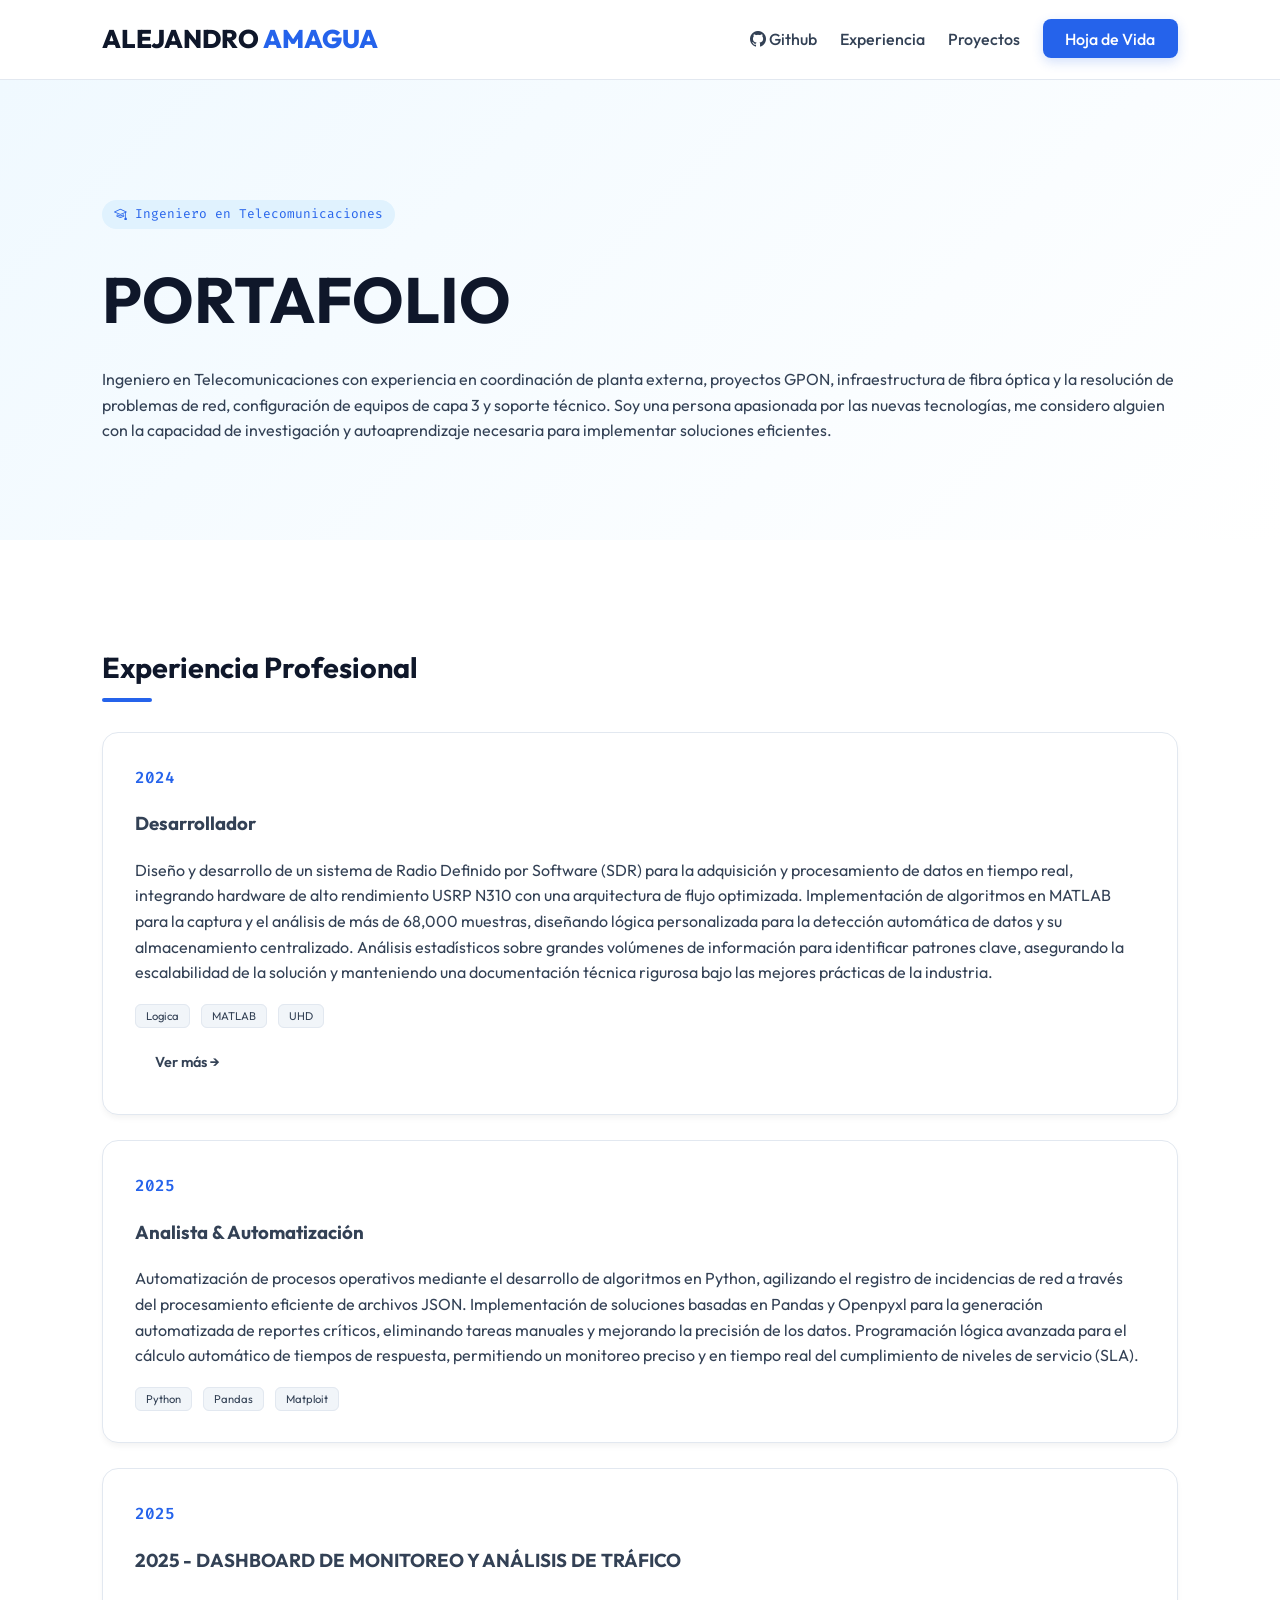
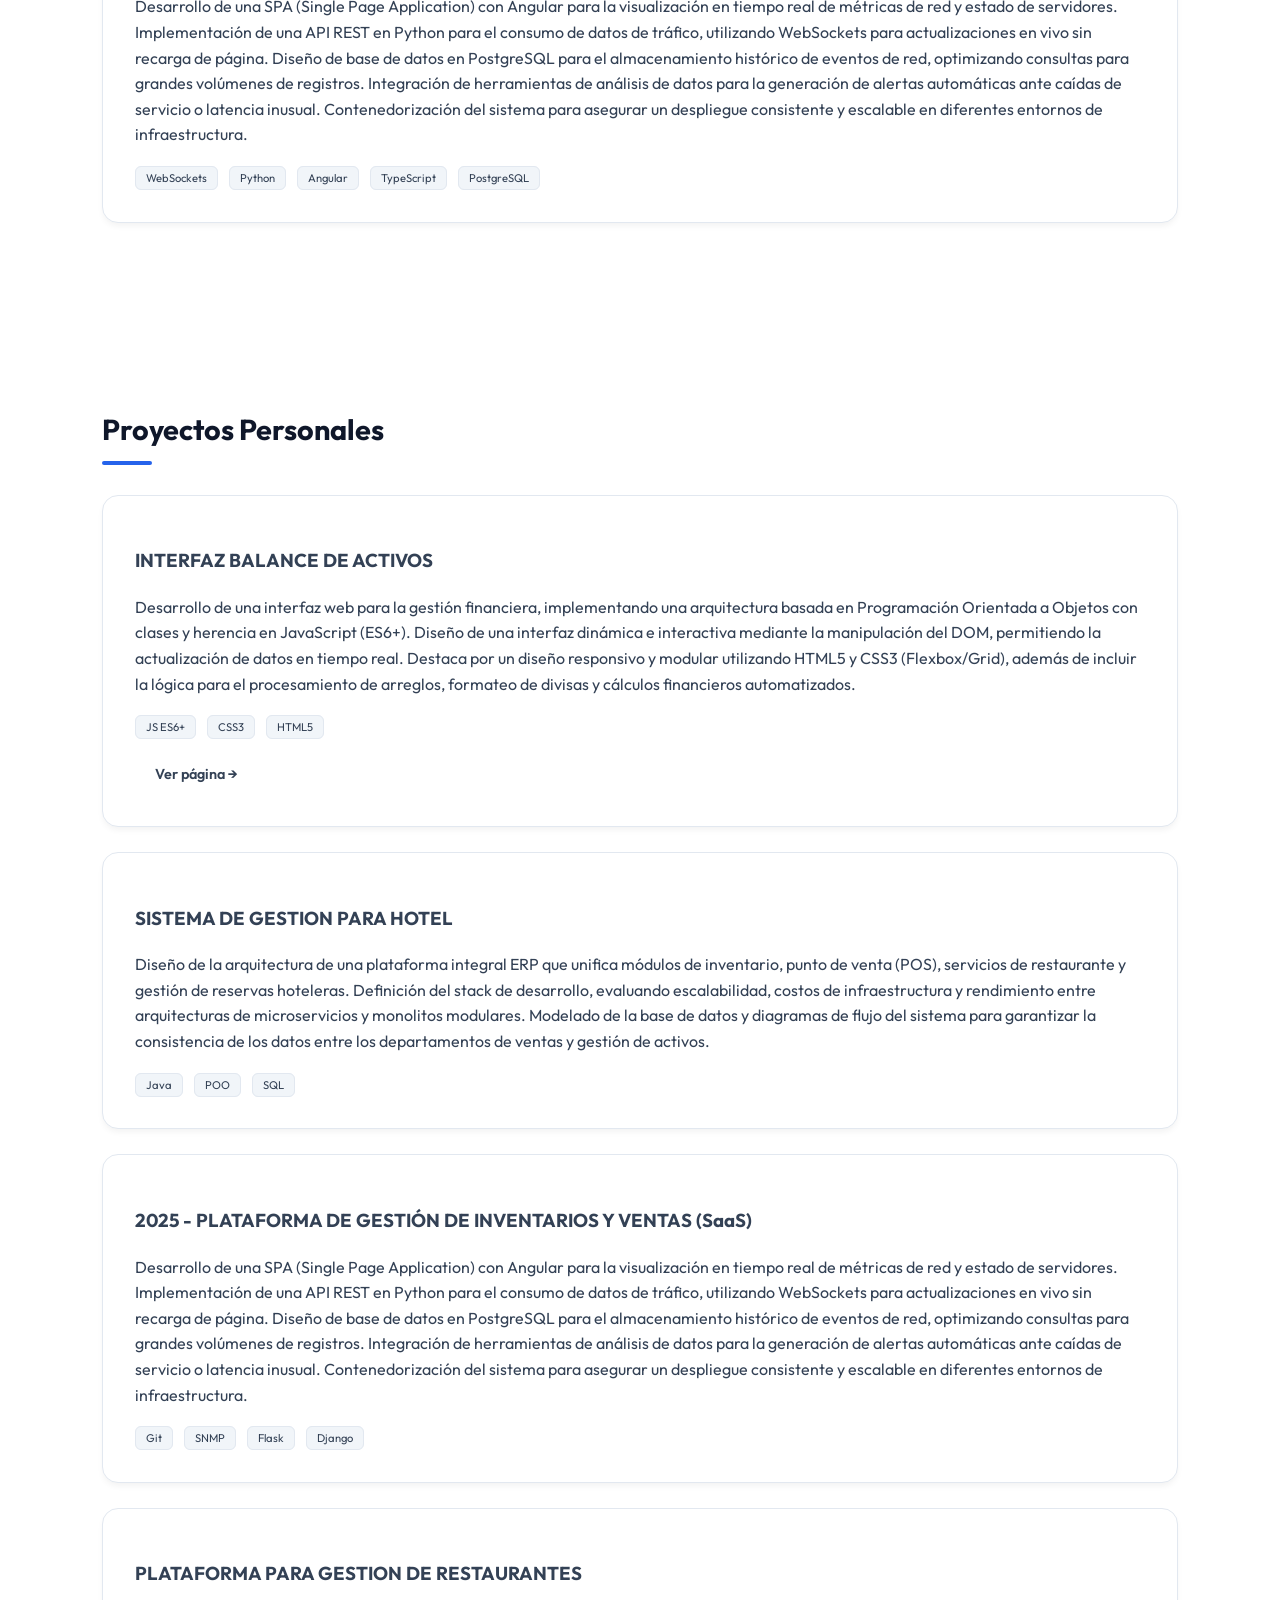
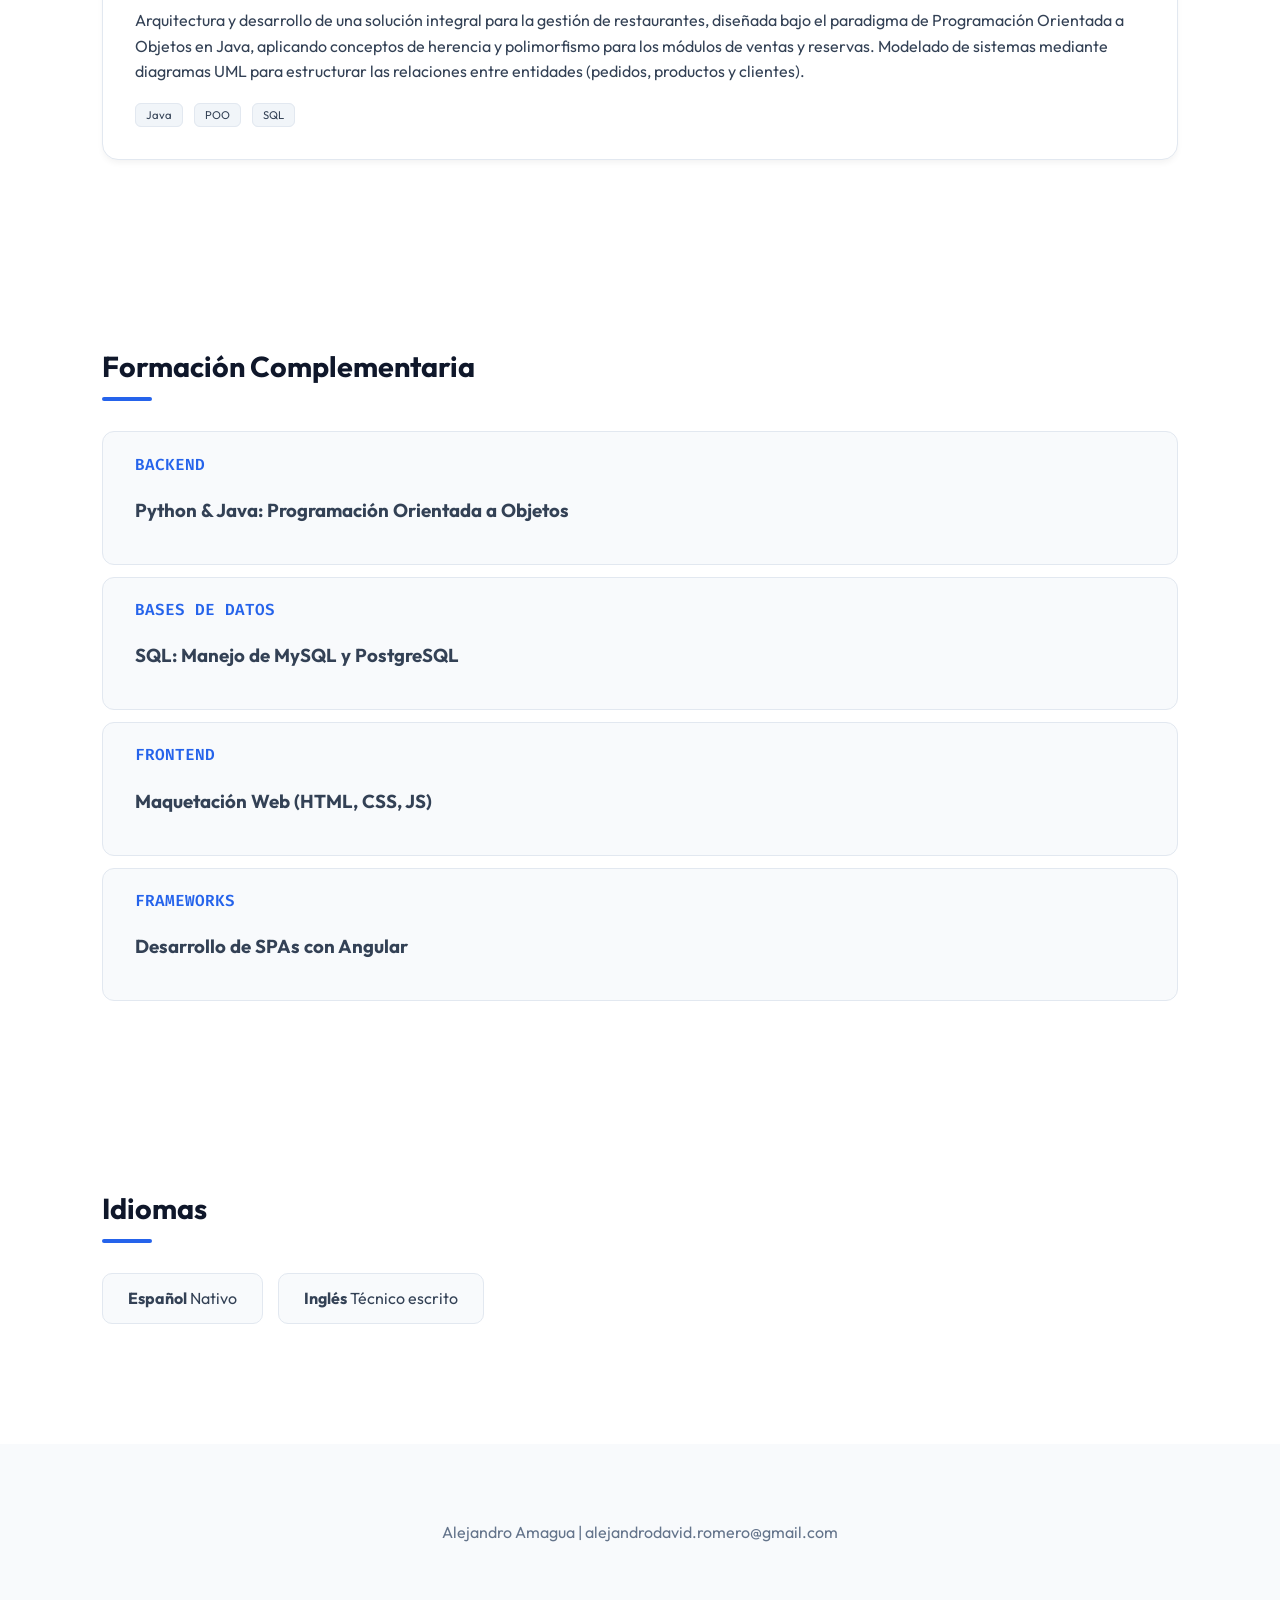
==== commit 3e4afe05: "Update index.html" ====
--- a/index.html
+++ b/index.html
@@ -24,10 +24,12 @@
         <div class="hero-content">
             <div class="status-pill"><i class="bi bi-mortarboard"></i> Ingeniero en Telecomunicaciones</div>
             <h1>PORTAFOLIO</h1>
-            <p>Soy una persona apasionada por las nuevas tecnologías, con experiencia en desarrollo Frontend 
-                en tecnologias como Angular(HTML, CSS, JavaScript), Backend(Java, Python, Base de datos MySQL, 
-                PostgreSQL). Me considero alguien con la capacidad de investigación y autoaprendizaje necesaria 
-                para implementar soluciones eficientes en tiempos competitivos.</p>
+            <p>Ingeniero en Telecomunicaciones con experiencia en coordinación de planta externa,
+proyectos GPON, infraestructura de fibra óptica y la resolución de problemas de red,
+configuración de equipos de capa 3 y soporte técnico.
+Soy una persona apasionada por las nuevas tecnologías, me considero alguien con la
+capacidad de investigación y autoaprendizaje necesaria para implementar soluciones
+eficientes.</p>
         </div>
     </header>
 
